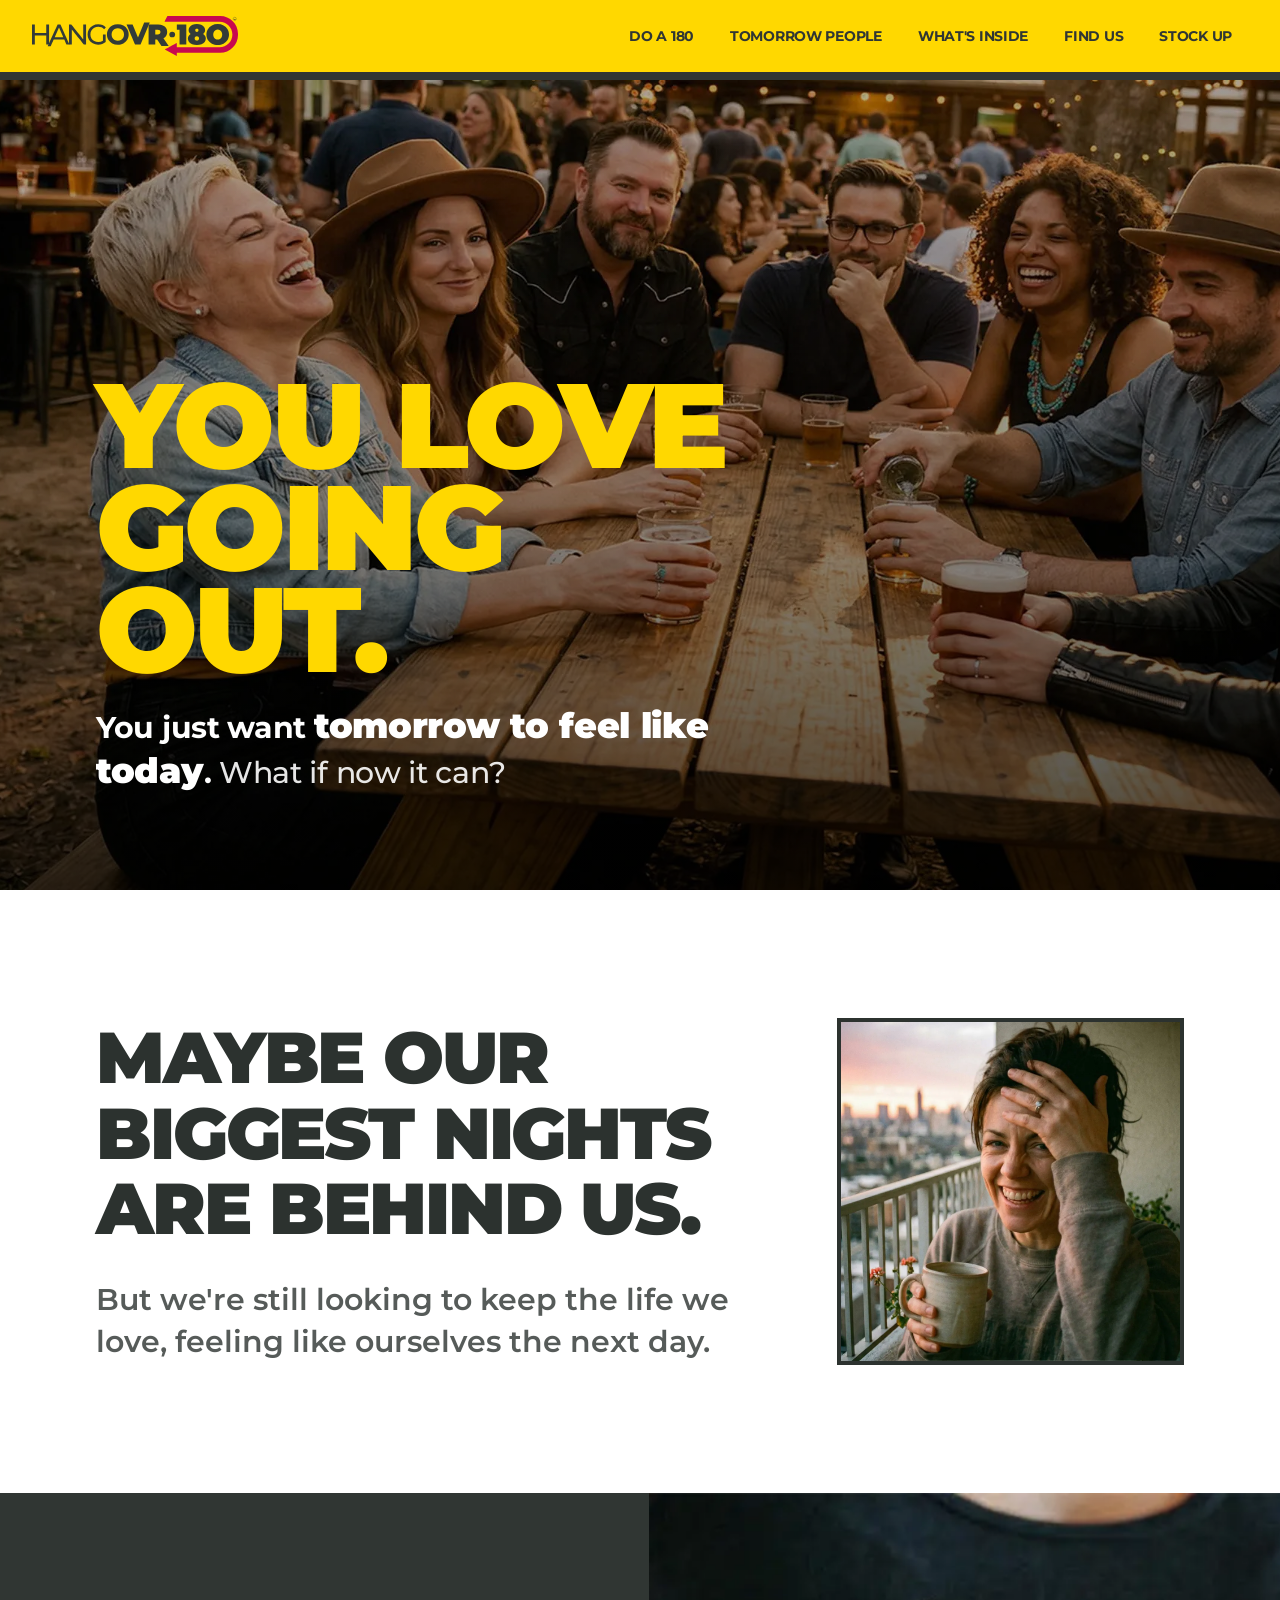
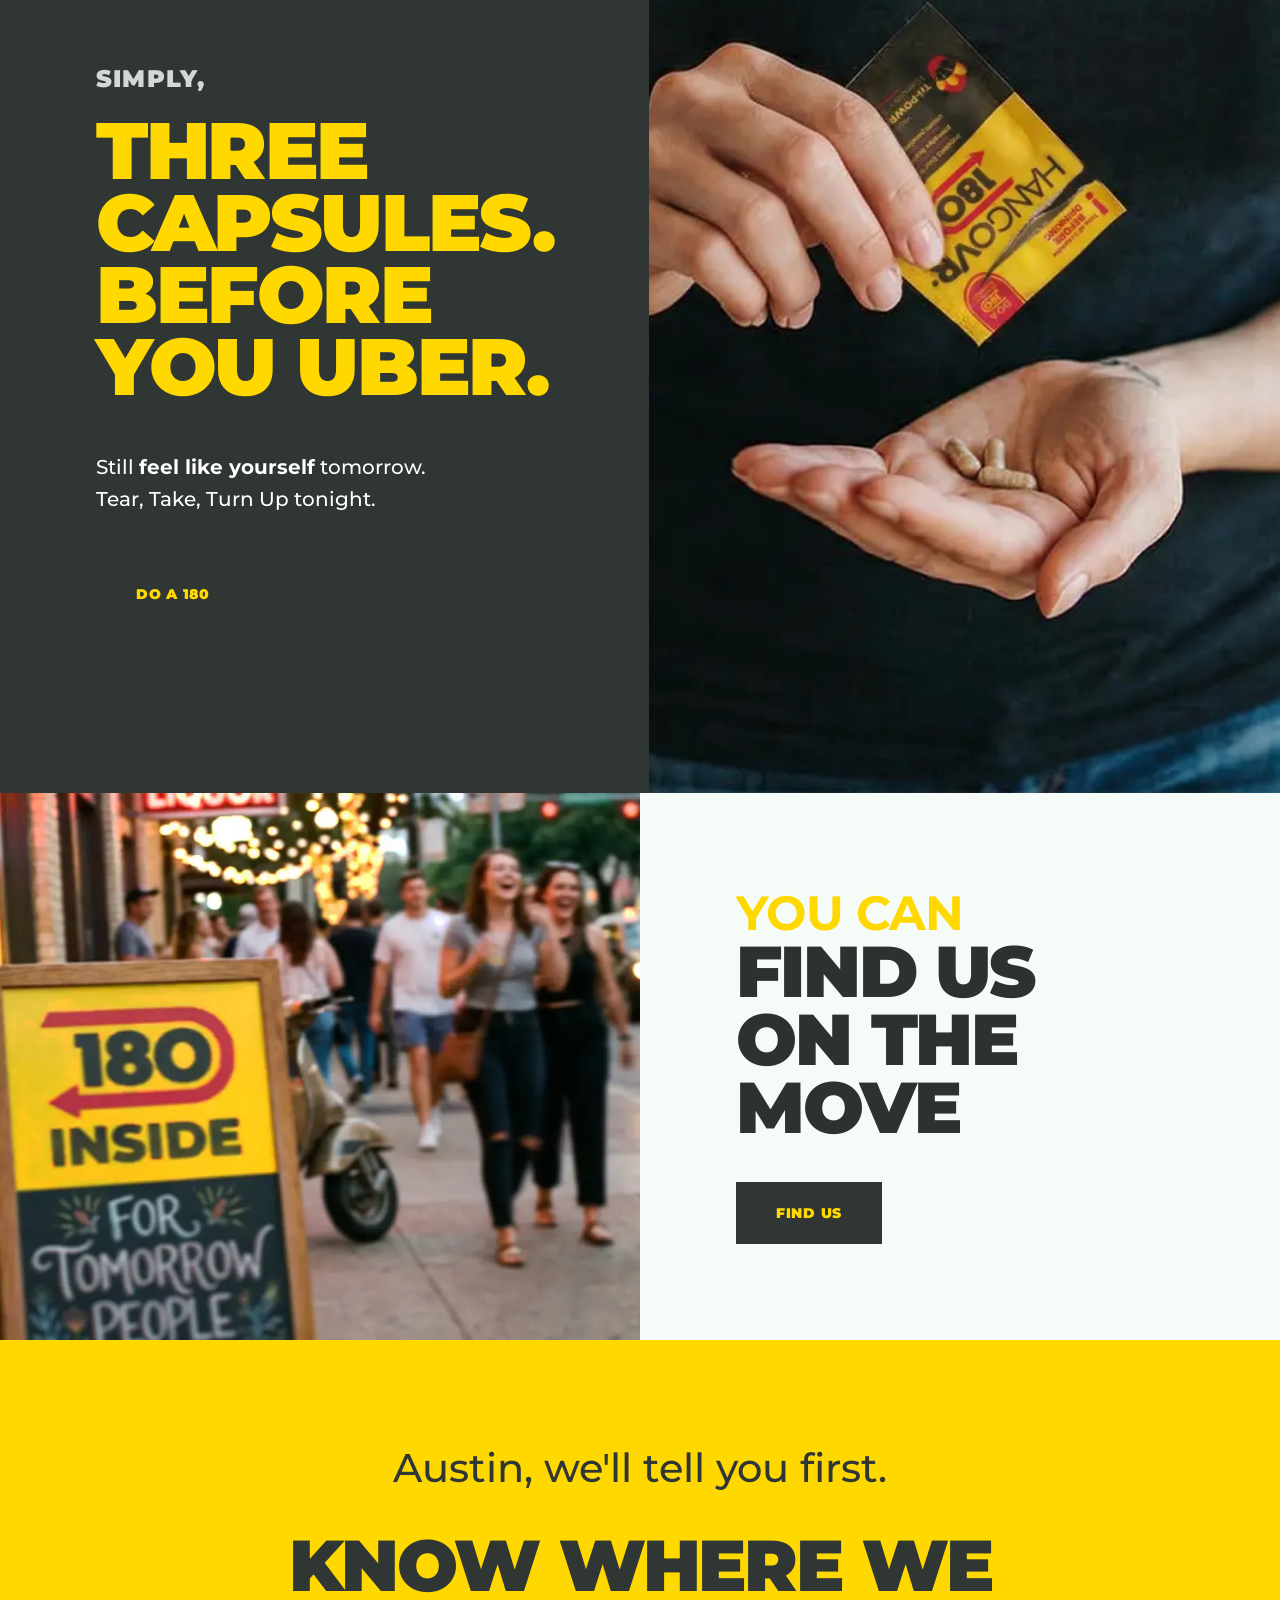
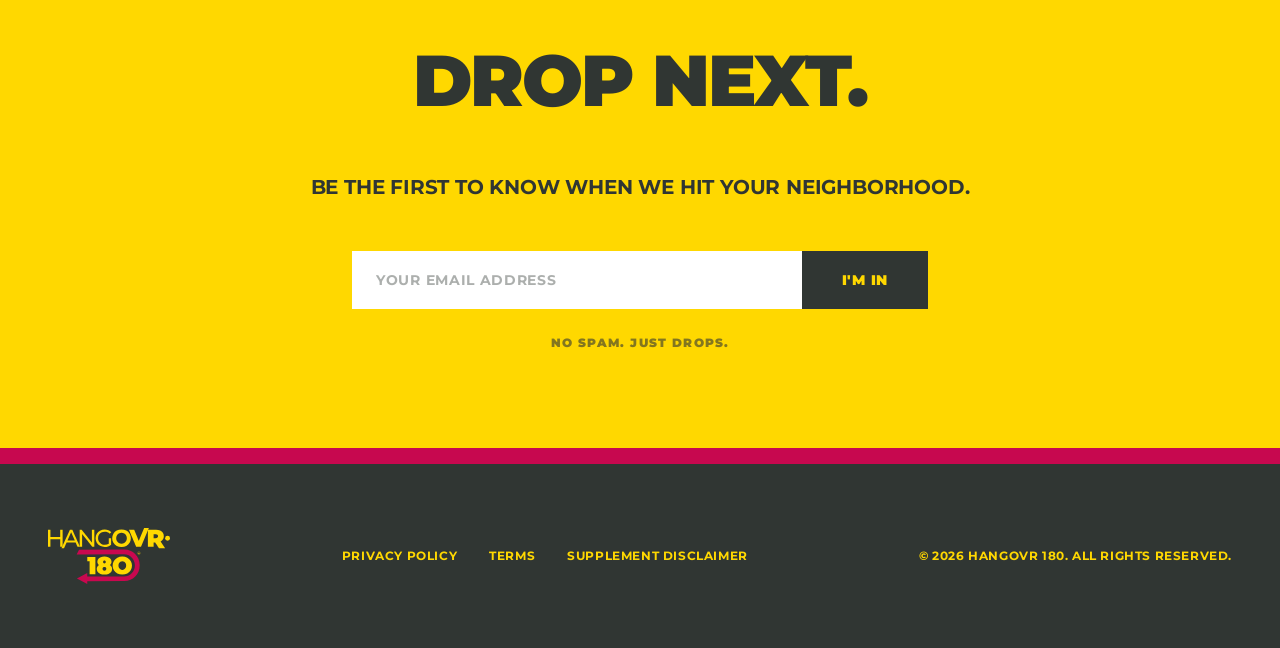
==== index.html @ bd564c83 "Add files via upload" ====
<!DOCTYPE html>
<html lang="en">
<head>
<meta charset="utf-8"/>
<meta name="viewport" content="width=device-width, initial-scale=1.0"/>
<title>HANGOVR 180 | The Feeling</title>
<link href="https://fonts.googleapis.com/css2?family=Montserrat:ital,wght@0,400;0,500;0,700;0,900;1,400;1,700&display=swap" rel="stylesheet"/>
<link href="global.css" rel="stylesheet"/>
<style>
/* Hero */
.hero{position:relative;width:100%;min-height:90vh;background:#000;overflow:hidden;display:flex;align-items:flex-end}
.hero__img{position:absolute;inset:0;width:100%;height:100%;object-fit:cover;opacity:0.7}
.hero__overlay{position:absolute;inset:0;background:linear-gradient(to top,rgba(0,0,0,0.6) 0%,rgba(0,0,0,0.15) 50%,transparent 100%)}
.hero__content{position:relative;z-index:2;padding:3rem;padding-bottom:4rem;max-width:56rem}
.hero__headline{font-size:clamp(4rem,12vw,7.5rem);font-weight:900;text-transform:uppercase;letter-spacing:-0.03em;line-height:0.85;color:#FFD800}
.hero__sub{margin-top:1.5rem;font-size:1.5rem;font-weight:700;color:#fff;letter-spacing:-0.01em;line-height:1.3}
.hero__sub em{font-style:normal;font-weight:900;font-size:1.15em}
.hero__sub-hook{display:block;margin-top:0.5rem;font-weight:500;color:rgba(255,255,255,0.9)}

/* Tension */
.tension{background:#ffffff;padding:8rem 2rem}
.tension__grid{max-width:80rem;margin:0 auto;display:grid;grid-template-columns:1fr;gap:3rem;align-items:center}
.tension__headline{font-size:clamp(2.75rem,6vw,4.5rem);font-weight:900;text-transform:uppercase;letter-spacing:-0.03em;color:#2c322f;margin-bottom:2rem;line-height:1.05}
.tension__body{font-size:clamp(1.125rem,2.5vw,1.875rem);font-weight:600;color:rgba(44,50,47,0.8);max-width:48rem;line-height:1.4}
.tension__img-wrap{display:flex;justify-content:center}
.tension__frame{width:100%;max-width:24rem;aspect-ratio:1;background:#2c322f;padding:4px}
.tension__frame img{width:100%;height:100%;object-fit:cover}

/* Pack/Protocol */
.pack{background:#303633;color:#FFD800;overflow:hidden}
.pack__grid{display:grid;grid-template-columns:1fr;min-height:100vh}
.pack__image{overflow:hidden;order:2;aspect-ratio:4/3}
.pack__image img{width:100%;height:100%;object-fit:cover}
.pack__content{display:flex;flex-direction:column;justify-content:center;padding:3rem;order:1}
.pack__label{font-size:1.5rem;font-style:normal;font-weight:900;text-transform:uppercase;letter-spacing:0.05em;color:rgba(255,255,255,0.8);margin-bottom:1rem}
.pack__headline{font-size:clamp(3rem,8vw,5rem);font-weight:900;text-transform:uppercase;letter-spacing:-0.03em;line-height:0.9;margin-bottom:3rem}
.pack__body{font-size:1.25rem;color:#fff;margin-bottom:3rem;max-width:28rem;font-weight:500}

/* A-Board */
.aboard{background:#f5fbf6;overflow:hidden}
.aboard__grid{display:grid;grid-template-columns:1fr;min-height:60vh}
.aboard__image{height:24rem;overflow:hidden;order:1}
.aboard__image img{width:100%;height:100%;object-fit:cover}
.aboard__content{display:flex;flex-direction:column;justify-content:center;padding:3rem;order:2}
.aboard__headline-light{font-size:clamp(2rem,5vw,3rem);font-weight:700;text-transform:uppercase;letter-spacing:-0.02em;color:#FFD800;line-height:1}
.aboard__headline-heavy{font-size:clamp(2.5rem,7vw,4.5rem);font-weight:900;text-transform:uppercase;letter-spacing:-0.03em;color:#2c322f;line-height:0.95;margin-bottom:2.5rem}
.aboard__cta{margin-top:0}

/* Email */
.email{background:#FFD800;padding:6rem 2rem}
.email__inner{max-width:48rem;margin:0 auto;text-align:center}
.email__pre{font-size:clamp(1.5rem,4vw,2.5rem);font-weight:500;color:#303633;margin-bottom:0.5rem}
.email__headline{font-size:clamp(2.5rem,6vw,4.5rem);font-weight:900;text-transform:uppercase;letter-spacing:-0.03em;color:#303633;margin-bottom:2rem}
.email__body{font-size:clamp(1rem,2vw,1.25rem);font-weight:700;color:#303633;margin-bottom:3rem;text-transform:uppercase;letter-spacing:-0.01em}
.email__form{display:flex;flex-direction:column;gap:0.5rem;max-width:36rem;margin:0 auto 1.5rem}
.email__input{flex-grow:1;background:#fff;border:none;color:#303633;padding:1.25rem 1.5rem;font-weight:700;text-transform:uppercase;letter-spacing:0.05em;font-size:0.875rem}
.email__input::placeholder{color:rgba(48,54,51,0.4)}
.email__input:focus{outline:none;box-shadow:inset 0 -4px 0 #303633}
.email__fine{font-size:0.75rem;font-weight:900;text-transform:uppercase;letter-spacing:0.1em;color:rgba(48,54,51,0.6)}

/* Landscape hero overrides */
@media(orientation:landscape) and (max-height:500px){
  .hero{min-height:50vh}
  .hero__headline{font-size:clamp(2rem,6vw,3.5rem)}
  .hero__sub{font-size:clamp(1rem,2.5vw,1.25rem)}
  .hero__img{object-position:center 30%}
  .hero__content{padding-bottom:2rem}
}

/* Portrait subtext sizing */
@media(max-width:1023px){
  .hero__content{padding-bottom:3rem}
}

@media(min-width:768px){
  .hero__content{padding:6rem}
  .hero__sub{font-size:clamp(1.25rem,3vw,1.875rem)}
  .hero__sub-hook{display:inline;margin-top:0}
  .tension{padding:8rem 6rem}
  .tension__grid{grid-template-columns:2fr 1fr}
  .tension__img-wrap{justify-content:flex-end}
  .tension__frame{max-width:100%}
  .pack__grid{grid-template-columns:1fr 1fr}
  .pack__content{padding:6rem;order:1}
  .pack__image{height:auto;aspect-ratio:auto;order:2}
  .aboard__grid{grid-template-columns:1fr 1fr}
  .aboard__image{height:auto;order:1}
  .aboard__content{padding:6rem;order:2}
  .email__form{flex-direction:row;gap:0}
}
</style>
</head>
<body>

<nav class="nav">
  <a href="index.html" class="nav__logo">
    <img src="images/logo.svg" alt="HANGOVR 180"/>
  </a>
  <div class="nav__links">
    <a href="doa180.html" class="nav__link">DO A 180</a>
    <a href="whos-in.html" class="nav__link">TOMORROW PEOPLE</a>
    <a href="inside.html" class="nav__link">WHAT'S INSIDE</a>
    <a href="find-us.html" class="nav__link">FIND US</a>
    <a href="stock-up.html" class="nav__link">STOCK UP</a>
  </div>
  <button class="nav__mobile-btn" aria-label="Open menu" onclick="document.getElementById('mm').classList.toggle('is-open');var o=document.getElementById('mm').classList.contains('is-open');this.setAttribute('aria-label',o?'Close menu':'Open menu')"><svg width="28" height="28" viewBox="0 0 24 24" fill="none" stroke="currentColor" stroke-width="2.5" stroke-linecap="round"><line x1="3" y1="6" x2="21" y2="6"/><line x1="3" y1="12" x2="21" y2="12"/><line x1="3" y1="18" x2="21" y2="18"/></svg></button>
</nav>
<div id="mm" class="mobile-menu">
  <a href="doa180.html">DO A 180</a>
  <a href="whos-in.html">TOMORROW PEOPLE</a>
  <a href="inside.html">WHAT'S INSIDE</a>
  <a href="find-us.html">FIND US</a>
  <a href="stock-up.html">STOCK UP</a>
</div>

<main>

<section class="hero">
  <picture>
    <source media="(max-width:767px)" srcset="images/hero-home-mobile-portrait.webp"/>
    <source media="(max-width:1023px) and (orientation:landscape)" srcset="images/hero-home-mobile-landscape.webp"/>
    <img src="images/hero-home-desktop.webp" alt="Friends at Austin beer garden at golden hour" class="hero__img"/>
  </picture>
  <div class="hero__overlay"></div>
  <div class="hero__content">
    <h1 class="hero__headline">YOU LOVE<br/>GOING OUT.</h1>
    <p class="hero__sub">You just want <em>tomorrow to feel like today</em>.<span class="hero__sub-hook"> What if now it can?</span></p>
  </div>
</section>

<section class="tension">
  <div class="tension__grid">
    <div>
      <h2 class="tension__headline">Maybe our biggest nights are behind us.</h2>
      <p class="tension__body">But we're still looking to keep the life we love, feeling like ourselves the next day.</p>
    </div>
    <div class="tension__img-wrap">
      <div class="tension__frame">
        <picture>
          <source media="(max-width:1023px)" srcset="images/tension-woman-mobile.webp"/>
          <img src="images/tension-woman-desktop.webp" alt="Woman preparing for the night with HANGOVR 180" loading="lazy"/>
        </picture>
      </div>
    </div>
  </div>
</section>

<section class="pack">
  <div class="pack__grid">
    <div class="pack__content">
      <span class="pack__label">Simply,</span>
      <h2 class="pack__headline">Three capsules.<br/>Before you Uber.</h2>
      <p class="pack__body">Still <strong>feel like yourself</strong> tomorrow.<br/>Tear, Take, Turn Up tonight.</p>
      <div><a href="doa180.html" class="btn-dark">DO A 180</a></div>
    </div>
    <div class="pack__image">
      <picture>
        <source media="(max-width:1023px)" srcset="images/pack-reveal-capsules-mobile.webp"/>
        <img src="images/pack-reveal-capsules-desktop.webp" alt="Close-up of HANGOVR 180 capsules" loading="lazy"/>
      </picture>
    </div>
  </div>
</section>

<section class="aboard">
  <div class="aboard__grid">
    <div class="aboard__image">
      <picture>
        <source media="(max-width:1023px)" srcset="images/aboard-liquorstore-mobile.webp"/>
        <img src="images/aboard-liquorstore-desktop.webp" alt="HANGOVR 180 A-board outside a liquor store" loading="lazy"/>
      </picture>
    </div>
    <div class="aboard__content">
      <span class="aboard__headline-light">YOU CAN</span>
      <h2 class="aboard__headline-heavy">FIND US<br/>ON THE MOVE</h2>
      <div class="aboard__cta"><a href="find-us.html" class="btn-dark">FIND US</a></div>
    </div>
  </div>
</section>

<section class="email">
  <div class="email__inner">
    <p class="email__pre">Austin, we'll tell you first.</p>
    <h2 class="email__headline">Know where we drop next.</h2>
    <p class="email__body">Be the first to know when we hit your neighborhood.</p>
    <form class="email__form" onsubmit="event.preventDefault();">
      <input type="email" class="email__input" placeholder="YOUR EMAIL ADDRESS"/>
      <button type="submit" class="btn-dark">I'm in</button>
    </form>
    <p class="email__fine">No spam. Just drops.</p>
  </div>
</section>
</main>

<footer class="footer">
  <div class="footer__brand"><img src="images/footer-logo.svg" alt="HANGOVR 180" class="footer__logo-img"/></div>
  <div class="footer__links">
    <a href="#">Privacy Policy</a>
    <a href="#">Terms</a>
    <a href="#">Supplement Disclaimer</a>
  </div>
  <div class="footer__copy">&copy; 2026 HANGOVR 180. ALL RIGHTS RESERVED.</div>
</footer>

</body>
</html>
---- global.css ----
/* HANGOVR 180 — Global Styles (v4.1) */
/* Shared across all 6 pages: resets, nav, buttons, footer, mobile menu */

*,*::before,*::after{box-sizing:border-box;margin:0;padding:0}
html{scroll-behavior:smooth}
body{font-family:'Montserrat',sans-serif;background:#f5fbf6;color:#171d1a;-webkit-font-smoothing:antialiased;overflow-x:hidden;line-height:1.6}
img{display:block;max-width:100%;height:auto}
a{text-decoration:none;color:inherit}
button{cursor:pointer;border:none;font-family:'Montserrat',sans-serif}
input{font-family:'Montserrat',sans-serif}

/* Nav */
.nav{position:sticky;top:0;z-index:50;display:flex;justify-content:space-between;align-items:center;width:100%;padding:0 2rem;height:5rem;background:#FFD800;border-bottom:8px solid #303633}
.nav__logo img{height:2.5rem;width:auto}
.nav__links{display:none;align-items:center;gap:0.25rem}
.nav__link{color:#303633;font-weight:700;padding:0.5rem 1rem;font-size:0.875rem;text-transform:uppercase;letter-spacing:-0.02em}
.nav__link:hover{background:#C7084F;color:#fff}
.nav__link--active{background:#303633;color:#FFD800;font-weight:900}
.nav__link--active:hover{background:#303633;color:#FFD800}
.nav__mobile-btn{display:flex;align-items:center;background:transparent;color:#303633;padding:0.5rem;margin-left:auto}
.nav__mobile-btn svg{display:block}

/* Mobile Menu */
.mobile-menu{display:none;position:fixed;top:calc(5rem + 8px);left:0;right:0;bottom:0;background:#303633;z-index:49;flex-direction:column;padding:2rem;gap:0}
.mobile-menu.is-open{display:flex}
.mobile-menu a{color:#FFD800;font-weight:900;font-size:1.5rem;text-transform:uppercase;letter-spacing:-0.02em;padding:1rem 0;border-bottom:4px solid rgba(255,216,0,0.2)}
.mobile-menu a:last-child{border-bottom:none}

/* Buttons */
.btn-primary{background:#C7084F;color:#fff;padding:1.5rem 3rem;font-size:1.25rem;font-weight:900;text-transform:uppercase;letter-spacing:0.05em;border-radius:0;display:inline-block;text-align:center}
.btn-primary:hover{background:#FFD800;color:#2c322f}
.btn-primary--light:hover{background:#303633;color:#FFD800}
.btn-secondary{background:#FFD800;color:#303633;padding:1.5rem 3rem;font-size:1.25rem;font-weight:900;text-transform:uppercase;letter-spacing:0.05em;border-radius:0;display:inline-block;text-align:center}
.btn-secondary:hover{background:#C7084F;color:#fff}
.btn-dark{background:#303633;color:#FFD800;padding:1.25rem 2.5rem;font-size:0.875rem;font-weight:900;text-transform:uppercase;letter-spacing:0.05em;border-radius:0;display:inline-block;text-align:center;white-space:nowrap;border:none;cursor:pointer;font-family:'Montserrat',sans-serif}
.btn-dark:hover{background:#C7084F;color:#fff}

/* Footer */
.footer{background:#303633;border-top:16px solid #C7084F;padding:3rem 1.5rem;display:flex;flex-direction:column;align-items:center;gap:2rem}
.footer__brand{display:flex;align-items:center}
.footer__logo-img{height:3.5rem;width:auto}
.footer__links{display:flex;flex-wrap:wrap;justify-content:center;gap:2rem}
.footer__links a{font-size:0.875rem;font-weight:700;text-transform:uppercase;letter-spacing:0.05em;color:#FFD800}
.footer__links a:hover{text-decoration:underline;text-decoration-thickness:4px}
.footer__copy{font-size:0.75rem;font-weight:700;text-transform:uppercase;letter-spacing:0.05em;color:#FFD800}

/* Nav breakpoint: 1024px (keeps hamburger on landscape phones) */
@media(min-width:1024px){
  .nav__links{display:flex}
  .nav__mobile-btn{display:none}
}

/* Footer breakpoint: 768px (row layout works fine at landscape phone widths) */
@media(min-width:768px){
  .footer{flex-direction:row;justify-content:space-between;align-items:center;padding:4rem 3rem}
  .footer__links a{font-size:0.75rem}
}
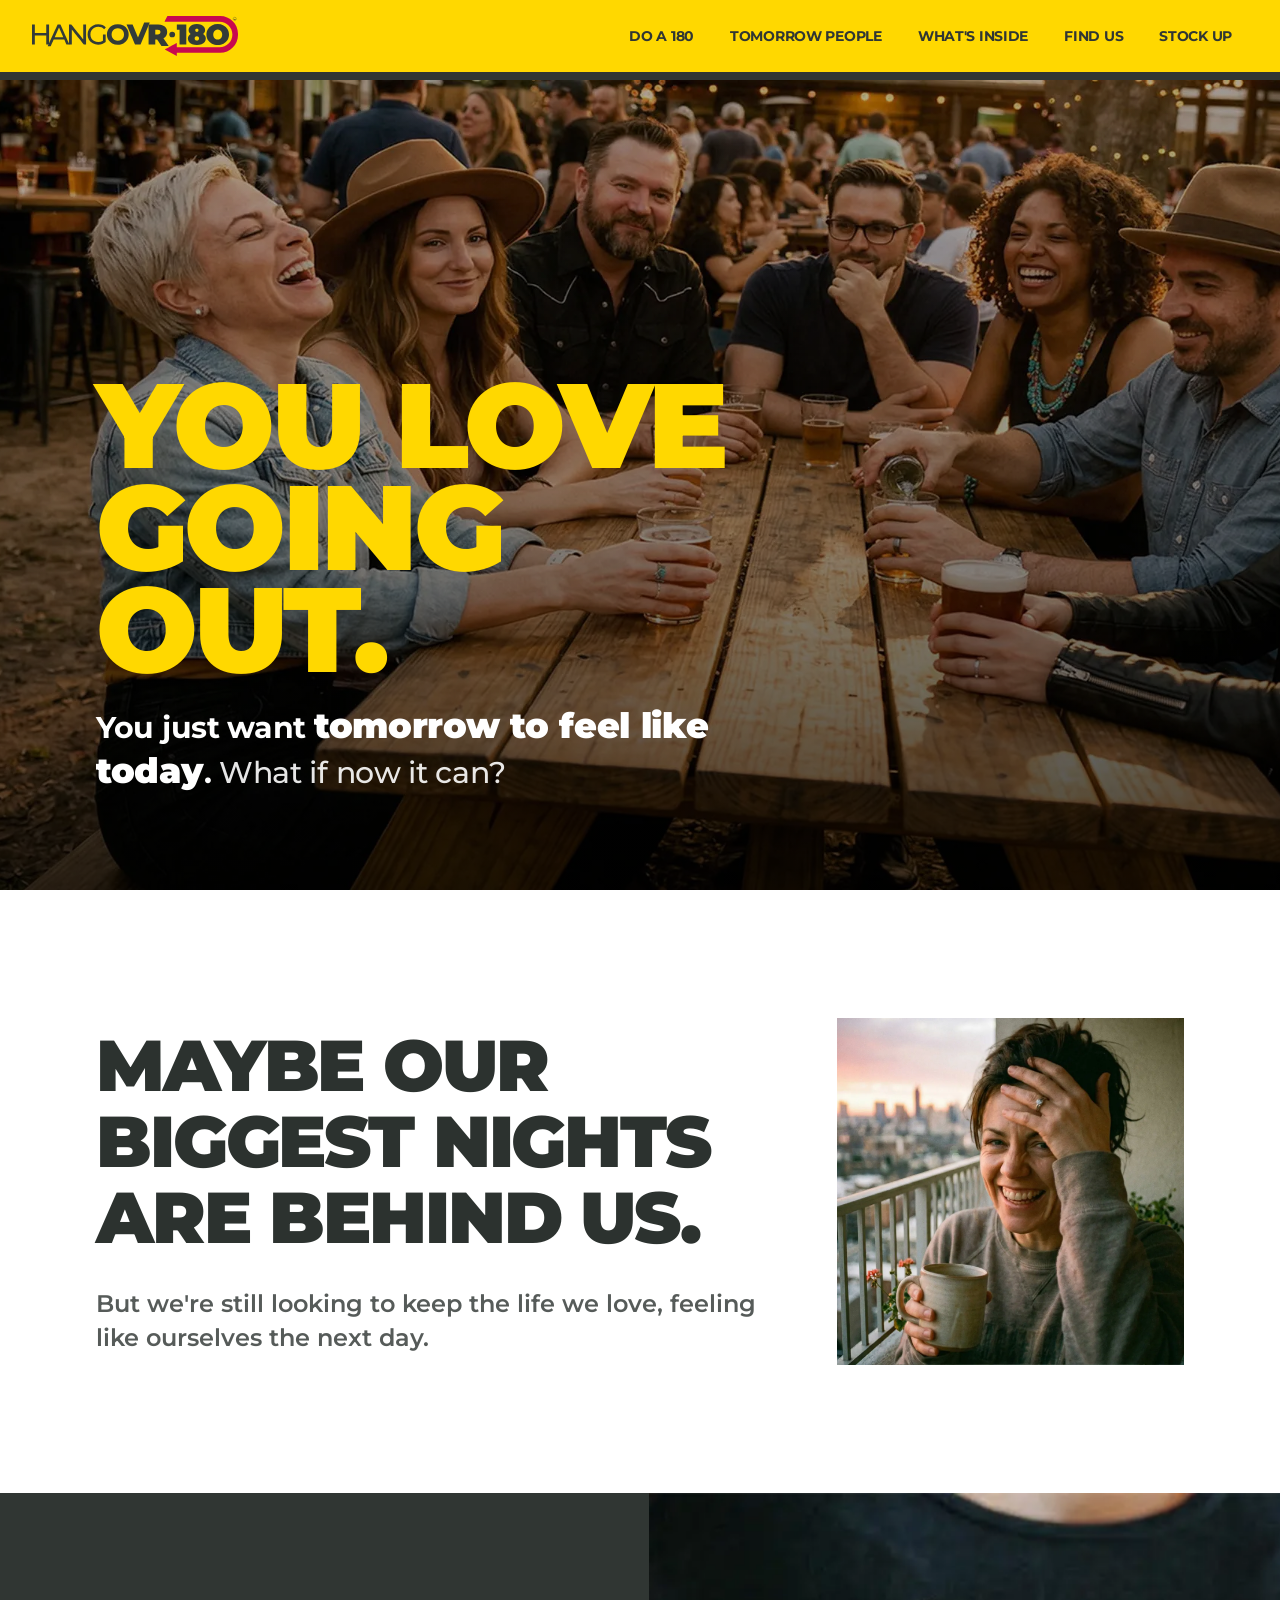
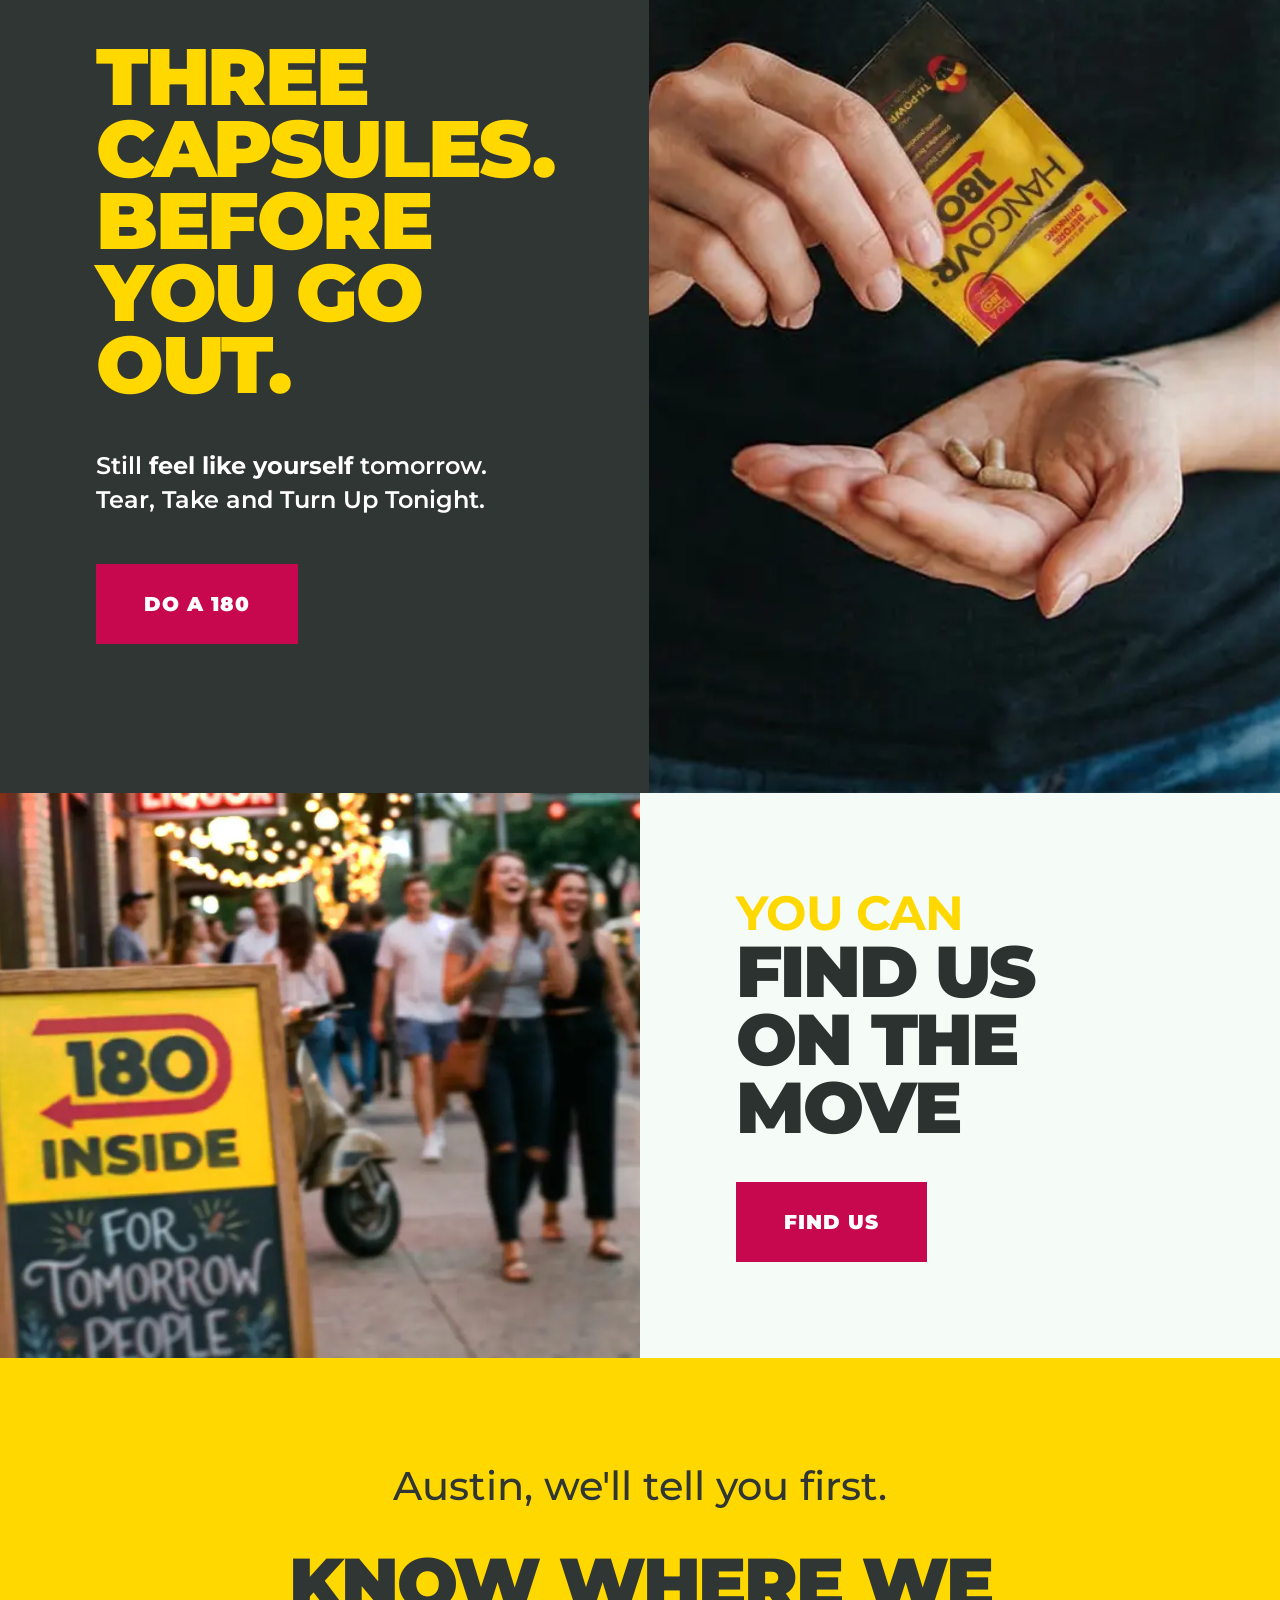
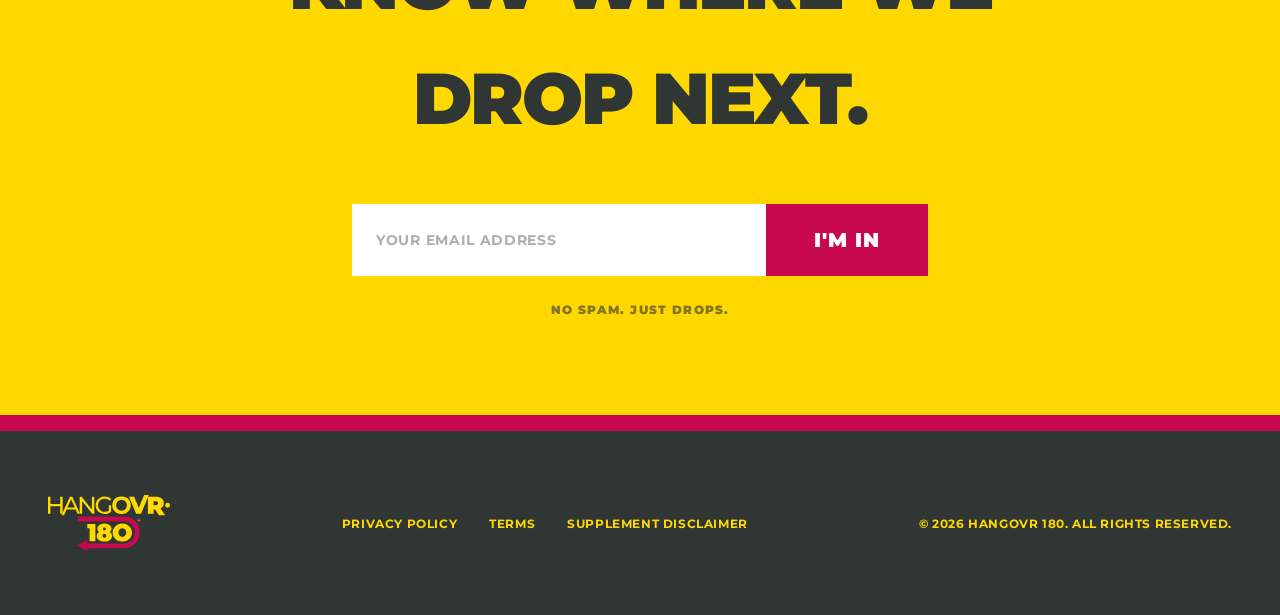
==== commit 62c3a010: "Add files via upload" ====
--- a/index.html
+++ b/index.html
@@ -7,36 +7,31 @@
 <link href="https://fonts.googleapis.com/css2?family=Montserrat:ital,wght@0,400;0,500;0,700;0,900;1,400;1,700&display=swap" rel="stylesheet"/>
 <link href="global.css" rel="stylesheet"/>
 <style>
-/* Hero */
 .hero{position:relative;width:100%;min-height:90vh;background:#000;overflow:hidden;display:flex;align-items:flex-end}
 .hero__img{position:absolute;inset:0;width:100%;height:100%;object-fit:cover;opacity:0.7}
 .hero__overlay{position:absolute;inset:0;background:linear-gradient(to top,rgba(0,0,0,0.6) 0%,rgba(0,0,0,0.15) 50%,transparent 100%)}
 .hero__content{position:relative;z-index:2;padding:3rem;padding-bottom:4rem;max-width:56rem}
-.hero__headline{font-size:clamp(4rem,12vw,7.5rem);font-weight:900;text-transform:uppercase;letter-spacing:-0.03em;line-height:0.85;color:#FFD800}
-.hero__sub{margin-top:1.5rem;font-size:1.5rem;font-weight:700;color:#fff;letter-spacing:-0.01em;line-height:1.3}
+.hero__headline{font-size:clamp(3.5rem,10vw,7.5rem);font-weight:900;text-transform:uppercase;letter-spacing:-0.03em;line-height:0.85;color:#FFD800}
+.hero__sub{margin-top:1.5rem;font-size:clamp(1.375rem,3vw,1.875rem);font-weight:700;color:#fff;letter-spacing:-0.01em;line-height:1.3}
 .hero__sub em{font-style:normal;font-weight:900;font-size:1.15em}
 .hero__sub-hook{display:block;margin-top:0.5rem;font-weight:500;color:rgba(255,255,255,0.9)}
 
-/* Tension */
 .tension{background:#ffffff;padding:8rem 2rem}
 .tension__grid{max-width:80rem;margin:0 auto;display:grid;grid-template-columns:1fr;gap:3rem;align-items:center}
-.tension__headline{font-size:clamp(2.75rem,6vw,4.5rem);font-weight:900;text-transform:uppercase;letter-spacing:-0.03em;color:#2c322f;margin-bottom:2rem;line-height:1.05}
-.tension__body{font-size:clamp(1.125rem,2.5vw,1.875rem);font-weight:600;color:rgba(44,50,47,0.8);max-width:48rem;line-height:1.4}
+.tension__headline{font-size:clamp(2.5rem,6vw,4.5rem);font-weight:900;text-transform:uppercase;letter-spacing:-0.03em;color:#2c322f;margin-bottom:2rem;line-height:1.05}
+.tension__body{font-size:clamp(1.25rem,2.5vw,1.5rem);font-weight:600;color:rgba(44,50,47,0.8);max-width:48rem;line-height:1.4}
 .tension__img-wrap{display:flex;justify-content:center}
-.tension__frame{width:100%;max-width:24rem;aspect-ratio:1;background:#2c322f;padding:4px}
+.tension__frame{width:100%;max-width:24rem;aspect-ratio:1;overflow:hidden}
 .tension__frame img{width:100%;height:100%;object-fit:cover}
 
-/* Pack/Protocol */
 .pack{background:#303633;color:#FFD800;overflow:hidden}
 .pack__grid{display:grid;grid-template-columns:1fr;min-height:100vh}
 .pack__image{overflow:hidden;order:2;aspect-ratio:4/3}
 .pack__image img{width:100%;height:100%;object-fit:cover}
 .pack__content{display:flex;flex-direction:column;justify-content:center;padding:3rem;order:1}
-.pack__label{font-size:1.5rem;font-style:normal;font-weight:900;text-transform:uppercase;letter-spacing:0.05em;color:rgba(255,255,255,0.8);margin-bottom:1rem}
 .pack__headline{font-size:clamp(3rem,8vw,5rem);font-weight:900;text-transform:uppercase;letter-spacing:-0.03em;line-height:0.9;margin-bottom:3rem}
-.pack__body{font-size:1.25rem;color:#fff;margin-bottom:3rem;max-width:28rem;font-weight:500}
+.pack__body{font-size:clamp(1.25rem,2.5vw,1.5rem);color:#fff;margin-bottom:3rem;max-width:28rem;font-weight:600;line-height:1.4}
 
-/* A-Board */
 .aboard{background:#f5fbf6;overflow:hidden}
 .aboard__grid{display:grid;grid-template-columns:1fr;min-height:60vh}
 .aboard__image{height:24rem;overflow:hidden;order:1}
@@ -46,19 +41,16 @@
 .aboard__headline-heavy{font-size:clamp(2.5rem,7vw,4.5rem);font-weight:900;text-transform:uppercase;letter-spacing:-0.03em;color:#2c322f;line-height:0.95;margin-bottom:2.5rem}
 .aboard__cta{margin-top:0}
 
-/* Email */
 .email{background:#FFD800;padding:6rem 2rem}
 .email__inner{max-width:48rem;margin:0 auto;text-align:center}
 .email__pre{font-size:clamp(1.5rem,4vw,2.5rem);font-weight:500;color:#303633;margin-bottom:0.5rem}
-.email__headline{font-size:clamp(2.5rem,6vw,4.5rem);font-weight:900;text-transform:uppercase;letter-spacing:-0.03em;color:#303633;margin-bottom:2rem}
-.email__body{font-size:clamp(1rem,2vw,1.25rem);font-weight:700;color:#303633;margin-bottom:3rem;text-transform:uppercase;letter-spacing:-0.01em}
+.email__headline{font-size:clamp(2.5rem,6vw,4.5rem);font-weight:900;text-transform:uppercase;letter-spacing:-0.03em;color:#303633;margin-bottom:3rem}
 .email__form{display:flex;flex-direction:column;gap:0.5rem;max-width:36rem;margin:0 auto 1.5rem}
 .email__input{flex-grow:1;background:#fff;border:none;color:#303633;padding:1.25rem 1.5rem;font-weight:700;text-transform:uppercase;letter-spacing:0.05em;font-size:0.875rem}
 .email__input::placeholder{color:rgba(48,54,51,0.4)}
 .email__input:focus{outline:none;box-shadow:inset 0 -4px 0 #303633}
 .email__fine{font-size:0.75rem;font-weight:900;text-transform:uppercase;letter-spacing:0.1em;color:rgba(48,54,51,0.6)}
 
-/* Landscape hero overrides */
 @media(orientation:landscape) and (max-height:500px){
   .hero{min-height:50vh}
   .hero__headline{font-size:clamp(2rem,6vw,3.5rem)}
@@ -66,55 +58,54 @@
   .hero__img{object-position:center 30%}
   .hero__content{padding-bottom:2rem}
 }
-
-/* Portrait subtext sizing */
 @media(max-width:1023px){
   .hero__content{padding-bottom:3rem}
 }
-
 @media(min-width:768px){
-  .hero__content{padding:6rem}
-  .hero__sub{font-size:clamp(1.25rem,3vw,1.875rem)}
-  .hero__sub-hook{display:inline;margin-top:0}
-  .tension{padding:8rem 6rem}
   .tension__grid{grid-template-columns:2fr 1fr}
   .tension__img-wrap{justify-content:flex-end}
   .tension__frame{max-width:100%}
   .pack__grid{grid-template-columns:1fr 1fr}
-  .pack__content{padding:6rem;order:1}
+  .pack__content{order:1}
   .pack__image{height:auto;aspect-ratio:auto;order:2}
   .aboard__grid{grid-template-columns:1fr 1fr}
   .aboard__image{height:auto;order:1}
-  .aboard__content{padding:6rem;order:2}
+  .aboard__content{order:2}
   .email__form{flex-direction:row;gap:0}
+}
+@media(min-width:1024px){
+  .hero__content{padding:6rem}
+  .hero__sub{font-size:clamp(1.375rem,3vw,1.875rem)}
+  .hero__sub-hook{display:inline;margin-top:0}
+  .tension{padding:8rem 6rem}
+  .pack__content{padding:6rem}
+  .aboard__content{padding:6rem}
 }
 </style>
 </head>
 <body>
 
 <nav class="nav">
-  <a href="index.html" class="nav__logo">
-    <img src="images/logo.svg" alt="HANGOVR 180"/>
-  </a>
+  <a href="index.html" class="nav__logo"><img src="images/logo.svg" alt="HANGOVR 180"/></a>
   <div class="nav__links">
-    <a href="doa180.html" class="nav__link">DO A 180</a>
-    <a href="whos-in.html" class="nav__link">TOMORROW PEOPLE</a>
-    <a href="inside.html" class="nav__link">WHAT'S INSIDE</a>
-    <a href="find-us.html" class="nav__link">FIND US</a>
-    <a href="stock-up.html" class="nav__link">STOCK UP</a>
+    <a href="doa180.html" class="nav__link">DO A 180<span class="nav__clarifier">How does it work?</span></a>
+    <a href="whos-in.html" class="nav__link">TOMORROW PEOPLE<span class="nav__clarifier">Who is it for?</span></a>
+    <a href="inside.html" class="nav__link">WHAT'S INSIDE<span class="nav__clarifier">Ingredients</span></a>
+    <a href="find-us.html" class="nav__link">FIND US<span class="nav__clarifier">Store finder</span></a>
+    <a href="stock-up.html" class="nav__link">STOCK UP<span class="nav__clarifier">Check out the shop</span></a>
   </div>
   <button class="nav__mobile-btn" aria-label="Open menu" onclick="document.getElementById('mm').classList.toggle('is-open');var o=document.getElementById('mm').classList.contains('is-open');this.setAttribute('aria-label',o?'Close menu':'Open menu')"><svg width="28" height="28" viewBox="0 0 24 24" fill="none" stroke="currentColor" stroke-width="2.5" stroke-linecap="round"><line x1="3" y1="6" x2="21" y2="6"/><line x1="3" y1="12" x2="21" y2="12"/><line x1="3" y1="18" x2="21" y2="18"/></svg></button>
 </nav>
 <div id="mm" class="mobile-menu">
-  <a href="doa180.html">DO A 180</a>
-  <a href="whos-in.html">TOMORROW PEOPLE</a>
-  <a href="inside.html">WHAT'S INSIDE</a>
-  <a href="find-us.html">FIND US</a>
-  <a href="stock-up.html">STOCK UP</a>
+  <a href="index.html">HOME</a><span class="mobile-menu__sub"></span>
+  <a href="doa180.html">DO A 180</a><span class="mobile-menu__sub">How does it work?</span>
+  <a href="whos-in.html">TOMORROW PEOPLE</a><span class="mobile-menu__sub">Who is it for?</span>
+  <a href="inside.html">WHAT'S INSIDE</a><span class="mobile-menu__sub">Ingredients</span>
+  <a href="find-us.html">FIND US</a><span class="mobile-menu__sub">Store finder</span>
+  <a href="stock-up.html">STOCK UP</a><span class="mobile-menu__sub">Check out the shop</span>
 </div>
 
 <main>
-
 <section class="hero">
   <picture>
     <source media="(max-width:767px)" srcset="images/hero-home-mobile-portrait.webp"/>
@@ -148,10 +139,9 @@
 <section class="pack">
   <div class="pack__grid">
     <div class="pack__content">
-      <span class="pack__label">Simply,</span>
-      <h2 class="pack__headline">Three capsules.<br/>Before you Uber.</h2>
-      <p class="pack__body">Still <strong>feel like yourself</strong> tomorrow.<br/>Tear, Take, Turn Up tonight.</p>
-      <div><a href="doa180.html" class="btn-dark">DO A 180</a></div>
+      <h2 class="pack__headline">Three capsules.<br/>Before you go out.</h2>
+      <p class="pack__body">Still <strong>feel like yourself</strong> tomorrow.<br/>Tear, Take and Turn Up Tonight.</p>
+      <div><a href="doa180.html" class="btn-cta-dark">DO A 180</a></div>
     </div>
     <div class="pack__image">
       <picture>
@@ -173,7 +163,7 @@
     <div class="aboard__content">
       <span class="aboard__headline-light">YOU CAN</span>
       <h2 class="aboard__headline-heavy">FIND US<br/>ON THE MOVE</h2>
-      <div class="aboard__cta"><a href="find-us.html" class="btn-dark">FIND US</a></div>
+      <div class="aboard__cta"><a href="find-us.html" class="btn-cta-light">FIND US</a></div>
     </div>
   </div>
 </section>
@@ -182,10 +172,9 @@
   <div class="email__inner">
     <p class="email__pre">Austin, we'll tell you first.</p>
     <h2 class="email__headline">Know where we drop next.</h2>
-    <p class="email__body">Be the first to know when we hit your neighborhood.</p>
     <form class="email__form" onsubmit="event.preventDefault();">
       <input type="email" class="email__input" placeholder="YOUR EMAIL ADDRESS"/>
-      <button type="submit" class="btn-dark">I'm in</button>
+      <button type="submit" class="btn-cta-light">I'm in</button>
     </form>
     <p class="email__fine">No spam. Just drops.</p>
   </div>
@@ -194,13 +183,8 @@
 
 <footer class="footer">
   <div class="footer__brand"><img src="images/footer-logo.svg" alt="HANGOVR 180" class="footer__logo-img"/></div>
-  <div class="footer__links">
-    <a href="#">Privacy Policy</a>
-    <a href="#">Terms</a>
-    <a href="#">Supplement Disclaimer</a>
-  </div>
+  <div class="footer__links"><a href="#">Privacy Policy</a><a href="#">Terms</a><a href="#">Supplement Disclaimer</a></div>
   <div class="footer__copy">&copy; 2026 HANGOVR 180. ALL RIGHTS RESERVED.</div>
 </footer>
-
 </body>
 </html>
--- a/global.css
+++ b/global.css
@@ -1,5 +1,4 @@
-/* HANGOVR 180 — Global Styles (v4.1) */
-/* Shared across all 6 pages: resets, nav, buttons, footer, mobile menu */
+/* HANGOVR 180 — Global Styles (v4.3) */
 
 *,*::before,*::after{box-sizing:border-box;margin:0;padding:0}
 html{scroll-behavior:smooth}
@@ -13,27 +12,34 @@
 .nav{position:sticky;top:0;z-index:50;display:flex;justify-content:space-between;align-items:center;width:100%;padding:0 2rem;height:5rem;background:#FFD800;border-bottom:8px solid #303633}
 .nav__logo img{height:2.5rem;width:auto}
 .nav__links{display:none;align-items:center;gap:0.25rem}
-.nav__link{color:#303633;font-weight:700;padding:0.5rem 1rem;font-size:0.875rem;text-transform:uppercase;letter-spacing:-0.02em}
+.nav__link{position:relative;color:#303633;font-weight:700;padding:0.5rem 1rem;font-size:0.875rem;text-transform:uppercase;letter-spacing:-0.02em}
 .nav__link:hover{background:#C7084F;color:#fff}
 .nav__link--active{background:#303633;color:#FFD800;font-weight:900}
 .nav__link--active:hover{background:#303633;color:#FFD800}
 .nav__mobile-btn{display:flex;align-items:center;background:transparent;color:#303633;padding:0.5rem;margin-left:auto}
 .nav__mobile-btn svg{display:block}
 
+/* Nav clarifier tooltips (desktop only) */
+.nav__clarifier{display:none}
+
 /* Mobile Menu */
-.mobile-menu{display:none;position:fixed;top:calc(5rem + 8px);left:0;right:0;bottom:0;background:#303633;z-index:49;flex-direction:column;padding:2rem;gap:0}
+.mobile-menu{display:none;position:fixed;top:calc(5rem + 8px);left:0;right:0;bottom:0;background:#303633;z-index:49;flex-direction:column;padding:2rem;gap:0;overflow-y:auto}
 .mobile-menu.is-open{display:flex}
-.mobile-menu a{color:#FFD800;font-weight:900;font-size:1.5rem;text-transform:uppercase;letter-spacing:-0.02em;padding:1rem 0;border-bottom:4px solid rgba(255,216,0,0.2)}
-.mobile-menu a:last-child{border-bottom:none}
+.mobile-menu a{color:#FFD800;font-weight:900;font-size:1.5rem;text-transform:uppercase;letter-spacing:-0.02em;padding:1rem 0 0.25rem;border-bottom:none}
+.mobile-menu__sub{display:block;font-size:0.75rem;font-weight:500;color:rgba(255,216,0,0.6);text-transform:none;letter-spacing:0;padding-bottom:1rem;border-bottom:4px solid rgba(255,216,0,0.2)}
+.mobile-menu a:last-of-type + .mobile-menu__sub{border-bottom:none}
 
-/* Buttons */
-.btn-primary{background:#C7084F;color:#fff;padding:1.5rem 3rem;font-size:1.25rem;font-weight:900;text-transform:uppercase;letter-spacing:0.05em;border-radius:0;display:inline-block;text-align:center}
-.btn-primary:hover{background:#FFD800;color:#2c322f}
-.btn-primary--light:hover{background:#303633;color:#FFD800}
-.btn-secondary{background:#FFD800;color:#303633;padding:1.5rem 3rem;font-size:1.25rem;font-weight:900;text-transform:uppercase;letter-spacing:0.05em;border-radius:0;display:inline-block;text-align:center}
-.btn-secondary:hover{background:#C7084F;color:#fff}
-.btn-dark{background:#303633;color:#FFD800;padding:1.25rem 2.5rem;font-size:0.875rem;font-weight:900;text-transform:uppercase;letter-spacing:0.05em;border-radius:0;display:inline-block;text-align:center;white-space:nowrap;border:none;cursor:pointer;font-family:'Montserrat',sans-serif}
-.btn-dark:hover{background:#C7084F;color:#fff}
+/* Buttons — CTA on LIGHT backgrounds */
+.btn-cta-light{background:#C7084F;color:#fff;padding:1.5rem 3rem;font-size:1.25rem;font-weight:900;text-transform:uppercase;letter-spacing:0.05em;border-radius:0;display:inline-block;text-align:center;white-space:nowrap;border:none;cursor:pointer;font-family:'Montserrat',sans-serif}
+.btn-cta-light:hover{background:#303633;color:#FFD800}
+
+/* Buttons — CTA on DARK backgrounds */
+.btn-cta-dark{background:#C7084F;color:#fff;padding:1.5rem 3rem;font-size:1.25rem;font-weight:900;text-transform:uppercase;letter-spacing:0.05em;border-radius:0;display:inline-block;text-align:center;white-space:nowrap;border:none;cursor:pointer;font-family:'Montserrat',sans-serif}
+.btn-cta-dark:hover{background:#FFD800;color:#303633}
+
+/* Card buttons (full-width, on light backgrounds) */
+.card__btn{background:#C7084F;color:#fff;width:100%;padding:1.25rem;font-size:1rem;font-weight:900;text-transform:uppercase;letter-spacing:0.05em;border:none;cursor:pointer;font-family:'Montserrat',sans-serif;text-align:center;min-height:48px}
+.card__btn:hover{background:#303633;color:#FFD800}
 
 /* Footer */
 .footer{background:#303633;border-top:16px solid #C7084F;padding:3rem 1.5rem;display:flex;flex-direction:column;align-items:center;gap:2rem}
@@ -44,14 +50,16 @@
 .footer__links a:hover{text-decoration:underline;text-decoration-thickness:4px}
 .footer__copy{font-size:0.75rem;font-weight:700;text-transform:uppercase;letter-spacing:0.05em;color:#FFD800}
 
-/* Nav breakpoint: 1024px (keeps hamburger on landscape phones) */
+/* Nav + Footer → 1024px */
 @media(min-width:1024px){
   .nav__links{display:flex}
   .nav__mobile-btn{display:none}
-}
-
-/* Footer breakpoint: 768px (row layout works fine at landscape phone widths) */
-@media(min-width:768px){
   .footer{flex-direction:row;justify-content:space-between;align-items:center;padding:4rem 3rem}
   .footer__links a{font-size:0.75rem}
+
+  /* Nav clarifier tooltips */
+  .nav__link{overflow:visible}
+  .nav__clarifier{display:none;position:absolute;top:100%;left:50%;transform:translateX(-50%);white-space:nowrap;font-size:0.6875rem;font-weight:500;text-transform:none;letter-spacing:0;color:#303633;background:#FFD800;padding:0.25rem 0.5rem;z-index:10;margin-top:0.125rem}
+  .nav__link:hover .nav__clarifier{display:block}
+  .nav__link--active .nav__clarifier{color:#FFD800;background:#303633}
 }
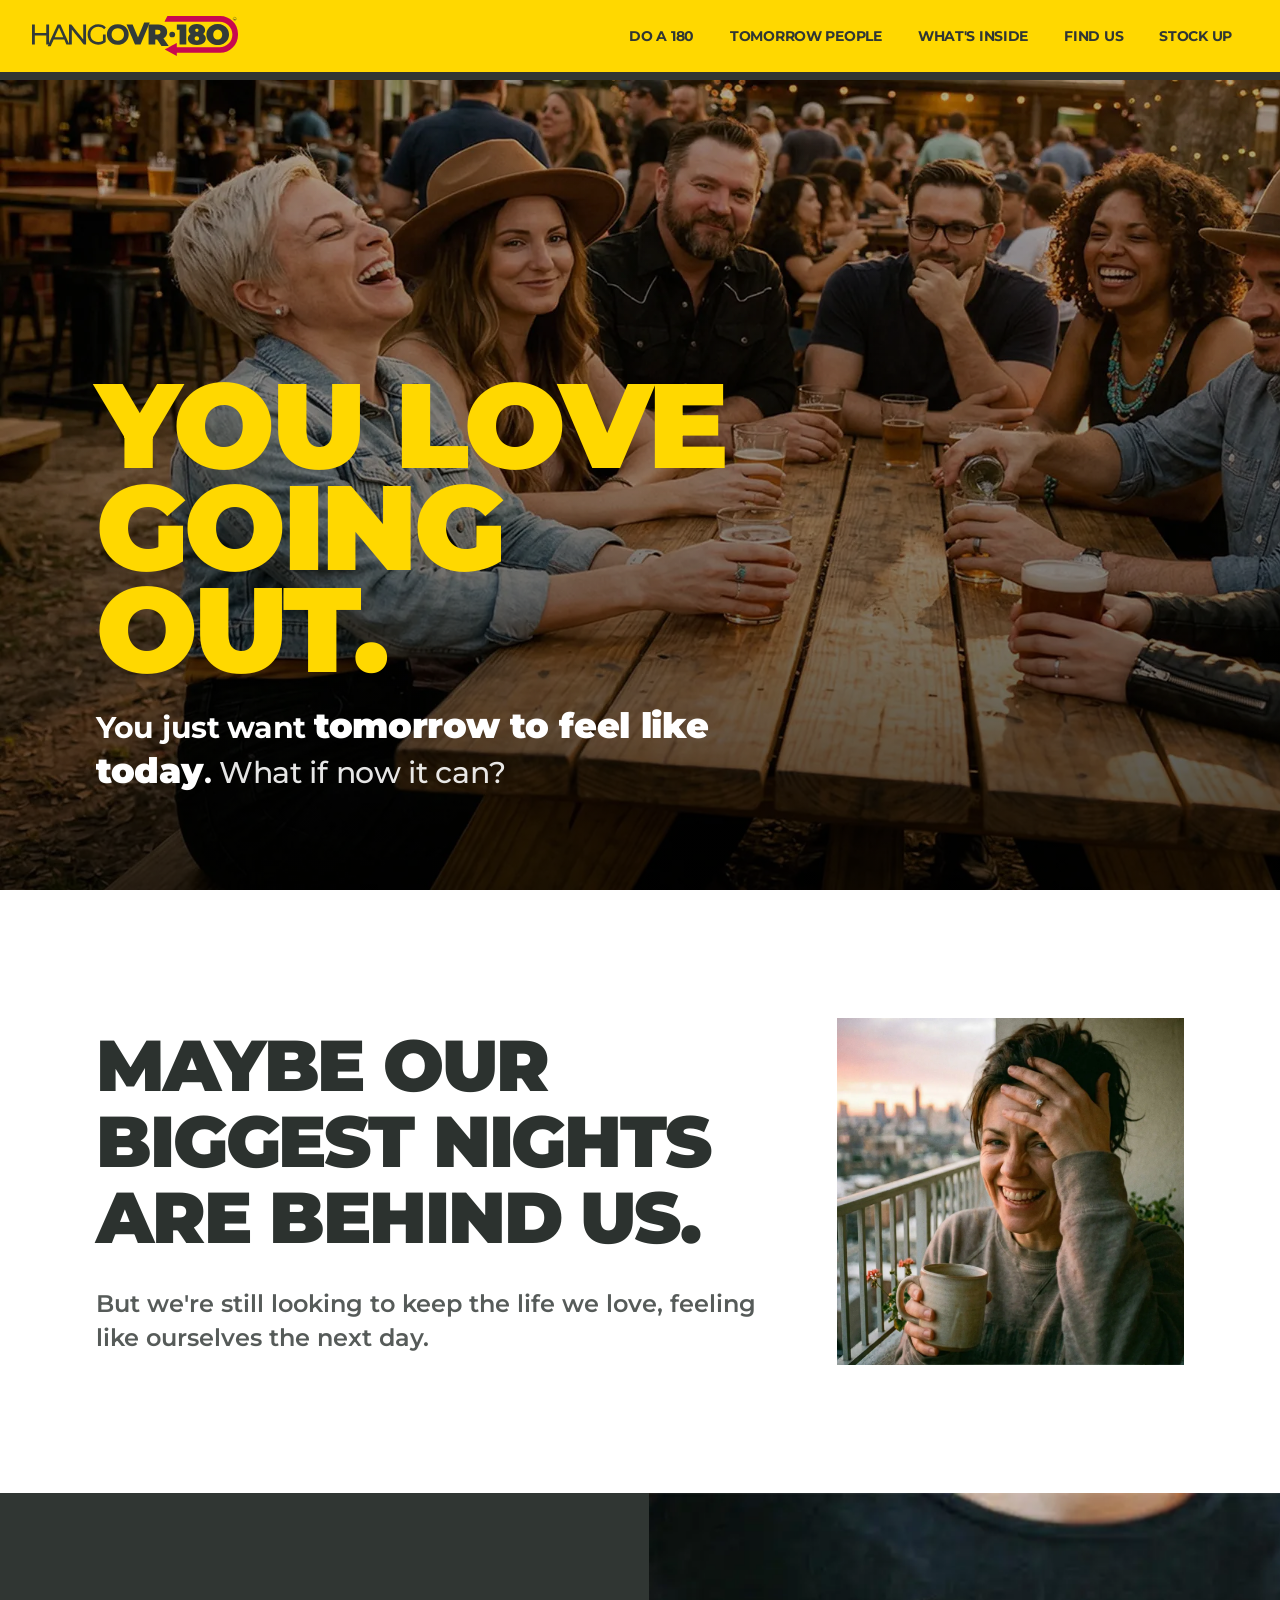
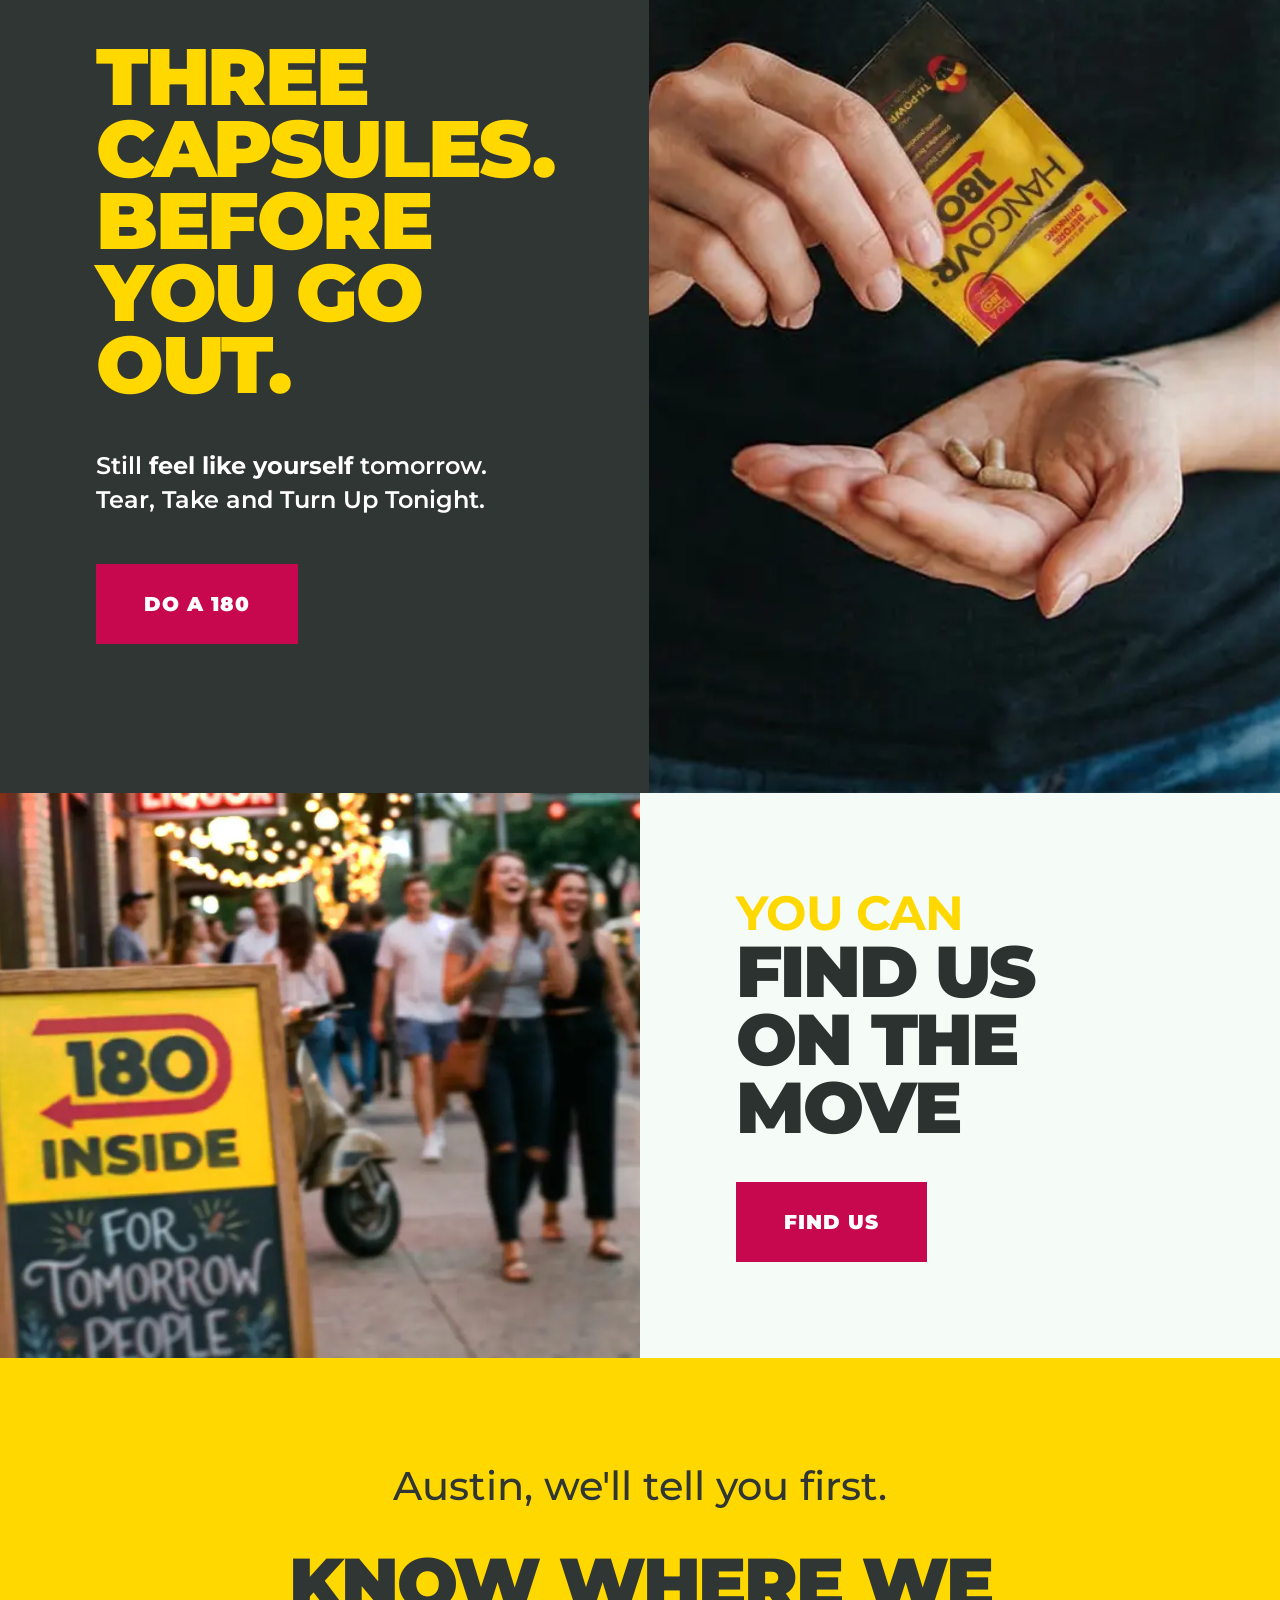
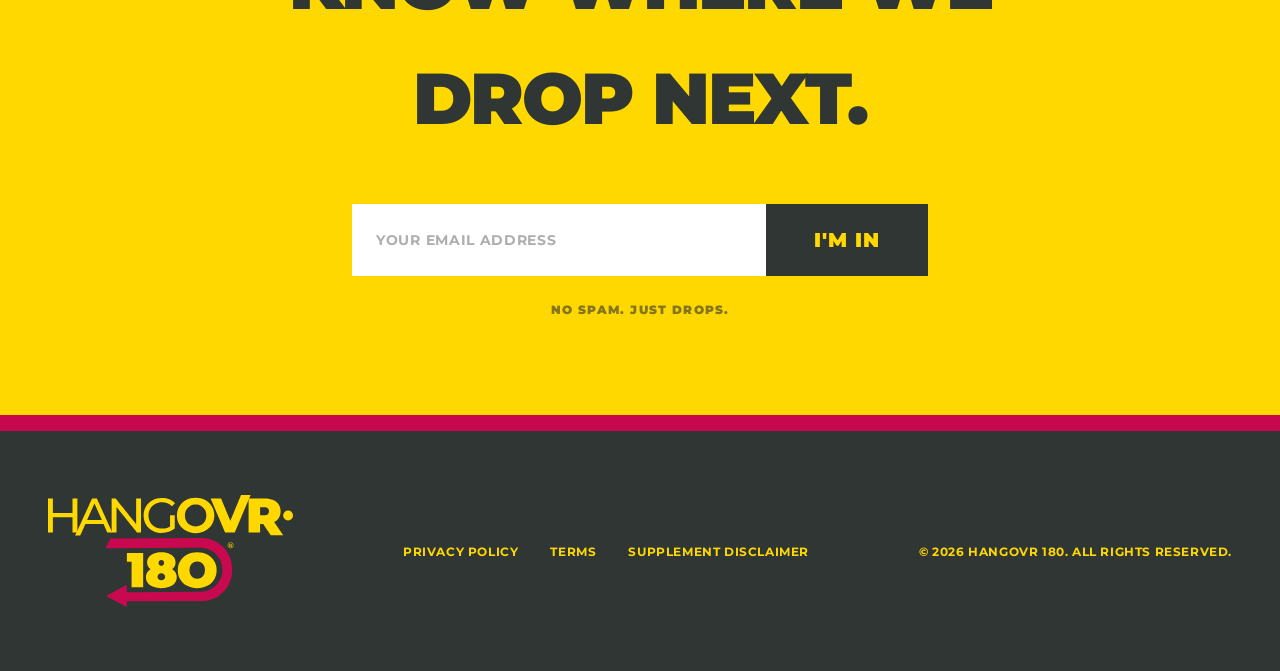
==== commit b15a7c7f: "Add files via upload" ====
--- a/index.html
+++ b/index.html
@@ -7,15 +7,17 @@
 <link href="https://fonts.googleapis.com/css2?family=Montserrat:ital,wght@0,400;0,500;0,700;0,900;1,400;1,700&display=swap" rel="stylesheet"/>
 <link href="global.css" rel="stylesheet"/>
 <style>
+/* Hero — center-left anchor pattern */
 .hero{position:relative;width:100%;min-height:90vh;background:#000;overflow:hidden;display:flex;align-items:flex-end}
-.hero__img{position:absolute;inset:0;width:100%;height:100%;object-fit:cover;opacity:0.7}
+.hero__img{position:absolute;inset:0;width:100%;height:100%;object-fit:cover;object-position:center left;opacity:0.7}
 .hero__overlay{position:absolute;inset:0;background:linear-gradient(to top,rgba(0,0,0,0.6) 0%,rgba(0,0,0,0.15) 50%,transparent 100%)}
-.hero__content{position:relative;z-index:2;padding:3rem;padding-bottom:4rem;max-width:56rem}
+.hero__content{position:relative;z-index:2;padding:3rem;max-width:56rem}
 .hero__headline{font-size:clamp(3.5rem,10vw,7.5rem);font-weight:900;text-transform:uppercase;letter-spacing:-0.03em;line-height:0.85;color:#FFD800}
 .hero__sub{margin-top:1.5rem;font-size:clamp(1.375rem,3vw,1.875rem);font-weight:700;color:#fff;letter-spacing:-0.01em;line-height:1.3}
 .hero__sub em{font-style:normal;font-weight:900;font-size:1.15em}
 .hero__sub-hook{display:block;margin-top:0.5rem;font-weight:500;color:rgba(255,255,255,0.9)}
 
+/* Tension — unified scaling, no border */
 .tension{background:#ffffff;padding:8rem 2rem}
 .tension__grid{max-width:80rem;margin:0 auto;display:grid;grid-template-columns:1fr;gap:3rem;align-items:center}
 .tension__headline{font-size:clamp(2.5rem,6vw,4.5rem);font-weight:900;text-transform:uppercase;letter-spacing:-0.03em;color:#2c322f;margin-bottom:2rem;line-height:1.05}
@@ -24,6 +26,7 @@
 .tension__frame{width:100%;max-width:24rem;aspect-ratio:1;overflow:hidden}
 .tension__frame img{width:100%;height:100%;object-fit:cover}
 
+/* Pack — rewritten */
 .pack{background:#303633;color:#FFD800;overflow:hidden}
 .pack__grid{display:grid;grid-template-columns:1fr;min-height:100vh}
 .pack__image{overflow:hidden;order:2;aspect-ratio:4/3}
@@ -32,6 +35,7 @@
 .pack__headline{font-size:clamp(3rem,8vw,5rem);font-weight:900;text-transform:uppercase;letter-spacing:-0.03em;line-height:0.9;margin-bottom:3rem}
 .pack__body{font-size:clamp(1.25rem,2.5vw,1.5rem);color:#fff;margin-bottom:3rem;max-width:28rem;font-weight:600;line-height:1.4}
 
+/* A-Board */
 .aboard{background:#f5fbf6;overflow:hidden}
 .aboard__grid{display:grid;grid-template-columns:1fr;min-height:60vh}
 .aboard__image{height:24rem;overflow:hidden;order:1}
@@ -41,6 +45,7 @@
 .aboard__headline-heavy{font-size:clamp(2.5rem,7vw,4.5rem);font-weight:900;text-transform:uppercase;letter-spacing:-0.03em;color:#2c322f;line-height:0.95;margin-bottom:2.5rem}
 .aboard__cta{margin-top:0}
 
+/* Email — body line removed */
 .email{background:#FFD800;padding:6rem 2rem}
 .email__inner{max-width:48rem;margin:0 auto;text-align:center}
 .email__pre{font-size:clamp(1.5rem,4vw,2.5rem);font-weight:500;color:#303633;margin-bottom:0.5rem}
@@ -51,6 +56,7 @@
 .email__input:focus{outline:none;box-shadow:inset 0 -4px 0 #303633}
 .email__fine{font-size:0.75rem;font-weight:900;text-transform:uppercase;letter-spacing:0.1em;color:rgba(48,54,51,0.6)}
 
+/* Landscape */
 @media(orientation:landscape) and (max-height:500px){
   .hero{min-height:50vh}
   .hero__headline{font-size:clamp(2rem,6vw,3.5rem)}
@@ -58,9 +64,13 @@
   .hero__img{object-position:center 30%}
   .hero__content{padding-bottom:2rem}
 }
+
+/* Mobile hero text boost + bottom padding */
 @media(max-width:1023px){
-  .hero__content{padding-bottom:3rem}
-}
+  .hero__content{padding-bottom:calc(3rem + env(safe-area-inset-bottom, 0px))}
+}
+
+/* 768px — 2-col layouts */
 @media(min-width:768px){
   .tension__grid{grid-template-columns:2fr 1fr}
   .tension__img-wrap{justify-content:flex-end}
@@ -73,6 +83,8 @@
   .aboard__content{order:2}
   .email__form{flex-direction:row;gap:0}
 }
+
+/* 1024px — generous padding */
 @media(min-width:1024px){
   .hero__content{padding:6rem}
   .hero__sub{font-size:clamp(1.375rem,3vw,1.875rem)}
@@ -174,7 +186,7 @@
     <h2 class="email__headline">Know where we drop next.</h2>
     <form class="email__form" onsubmit="event.preventDefault();">
       <input type="email" class="email__input" placeholder="YOUR EMAIL ADDRESS"/>
-      <button type="submit" class="btn-cta-light">I'm in</button>
+      <button type="submit" class="btn-signup">I'm in</button>
     </form>
     <p class="email__fine">No spam. Just drops.</p>
   </div>
--- a/global.css
+++ b/global.css
@@ -1,4 +1,4 @@
-/* HANGOVR 180 — Global Styles (v4.3) */
+/* HANGOVR 180 — Global Styles (v4.4) */
 
 *,*::before,*::after{box-sizing:border-box;margin:0;padding:0}
 html{scroll-behavior:smooth}
@@ -29,22 +29,26 @@
 .mobile-menu__sub{display:block;font-size:0.75rem;font-weight:500;color:rgba(255,216,0,0.6);text-transform:none;letter-spacing:0;padding-bottom:1rem;border-bottom:4px solid rgba(255,216,0,0.2)}
 .mobile-menu a:last-of-type + .mobile-menu__sub{border-bottom:none}
 
-/* Buttons — CTA on LIGHT backgrounds */
+/* CTA on LIGHT backgrounds */
 .btn-cta-light{background:#C7084F;color:#fff;padding:1.5rem 3rem;font-size:1.25rem;font-weight:900;text-transform:uppercase;letter-spacing:0.05em;border-radius:0;display:inline-block;text-align:center;white-space:nowrap;border:none;cursor:pointer;font-family:'Montserrat',sans-serif}
 .btn-cta-light:hover{background:#303633;color:#FFD800}
 
-/* Buttons — CTA on DARK backgrounds */
+/* CTA on DARK backgrounds */
 .btn-cta-dark{background:#C7084F;color:#fff;padding:1.5rem 3rem;font-size:1.25rem;font-weight:900;text-transform:uppercase;letter-spacing:0.05em;border-radius:0;display:inline-block;text-align:center;white-space:nowrap;border:none;cursor:pointer;font-family:'Montserrat',sans-serif}
 .btn-cta-dark:hover{background:#FFD800;color:#303633}
 
-/* Card buttons (full-width, on light backgrounds) */
-.card__btn{background:#C7084F;color:#fff;width:100%;padding:1.25rem;font-size:1rem;font-weight:900;text-transform:uppercase;letter-spacing:0.05em;border:none;cursor:pointer;font-family:'Montserrat',sans-serif;text-align:center;min-height:48px}
-.card__btn:hover{background:#303633;color:#FFD800}
+/* Signup buttons (dark/yellow default) */
+.btn-signup{background:#303633;color:#FFD800;padding:1.5rem 3rem;font-size:1.25rem;font-weight:900;text-transform:uppercase;letter-spacing:0.05em;border-radius:0;display:inline-block;text-align:center;white-space:nowrap;border:none;cursor:pointer;font-family:'Montserrat',sans-serif}
+.btn-signup:hover{background:#C7084F;color:#fff}
+
+/* Card buttons (dark/yellow default, full-width) */
+.card__btn{background:#303633;color:#FFD800;width:100%;padding:1.25rem;font-size:1rem;font-weight:900;text-transform:uppercase;letter-spacing:0.05em;border:none;cursor:pointer;font-family:'Montserrat',sans-serif;text-align:center;min-height:48px}
+.card__btn:hover{background:#C7084F;color:#fff}
 
 /* Footer */
 .footer{background:#303633;border-top:16px solid #C7084F;padding:3rem 1.5rem;display:flex;flex-direction:column;align-items:center;gap:2rem}
 .footer__brand{display:flex;align-items:center}
-.footer__logo-img{height:3.5rem;width:auto}
+.footer__logo-img{height:7rem;width:auto}
 .footer__links{display:flex;flex-wrap:wrap;justify-content:center;gap:2rem}
 .footer__links a{font-size:0.875rem;font-weight:700;text-transform:uppercase;letter-spacing:0.05em;color:#FFD800}
 .footer__links a:hover{text-decoration:underline;text-decoration-thickness:4px}
@@ -57,9 +61,9 @@
   .footer{flex-direction:row;justify-content:space-between;align-items:center;padding:4rem 3rem}
   .footer__links a{font-size:0.75rem}
 
-  /* Nav clarifier tooltips */
+  /* Nav clarifier tooltips — 0.5s delay, fade in */
   .nav__link{overflow:visible}
-  .nav__clarifier{display:none;position:absolute;top:100%;left:50%;transform:translateX(-50%);white-space:nowrap;font-size:0.6875rem;font-weight:500;text-transform:none;letter-spacing:0;color:#303633;background:#FFD800;padding:0.25rem 0.5rem;z-index:10;margin-top:0.125rem}
-  .nav__link:hover .nav__clarifier{display:block}
-  .nav__link--active .nav__clarifier{color:#FFD800;background:#303633}
+  .nav__clarifier{display:block;position:absolute;top:100%;left:50%;transform:translateX(-50%);white-space:nowrap;font-size:0.6875rem;font-weight:500;text-transform:none;letter-spacing:0;color:#303633;background:#fff;padding:0.25rem 0.75rem;z-index:10;margin-top:0.25rem;opacity:0;pointer-events:none;transition:opacity 0.3s ease 0.5s}
+  .nav__link:hover .nav__clarifier{opacity:1}
+  .nav__link--active .nav__clarifier{color:#303633;background:#fff}
 }
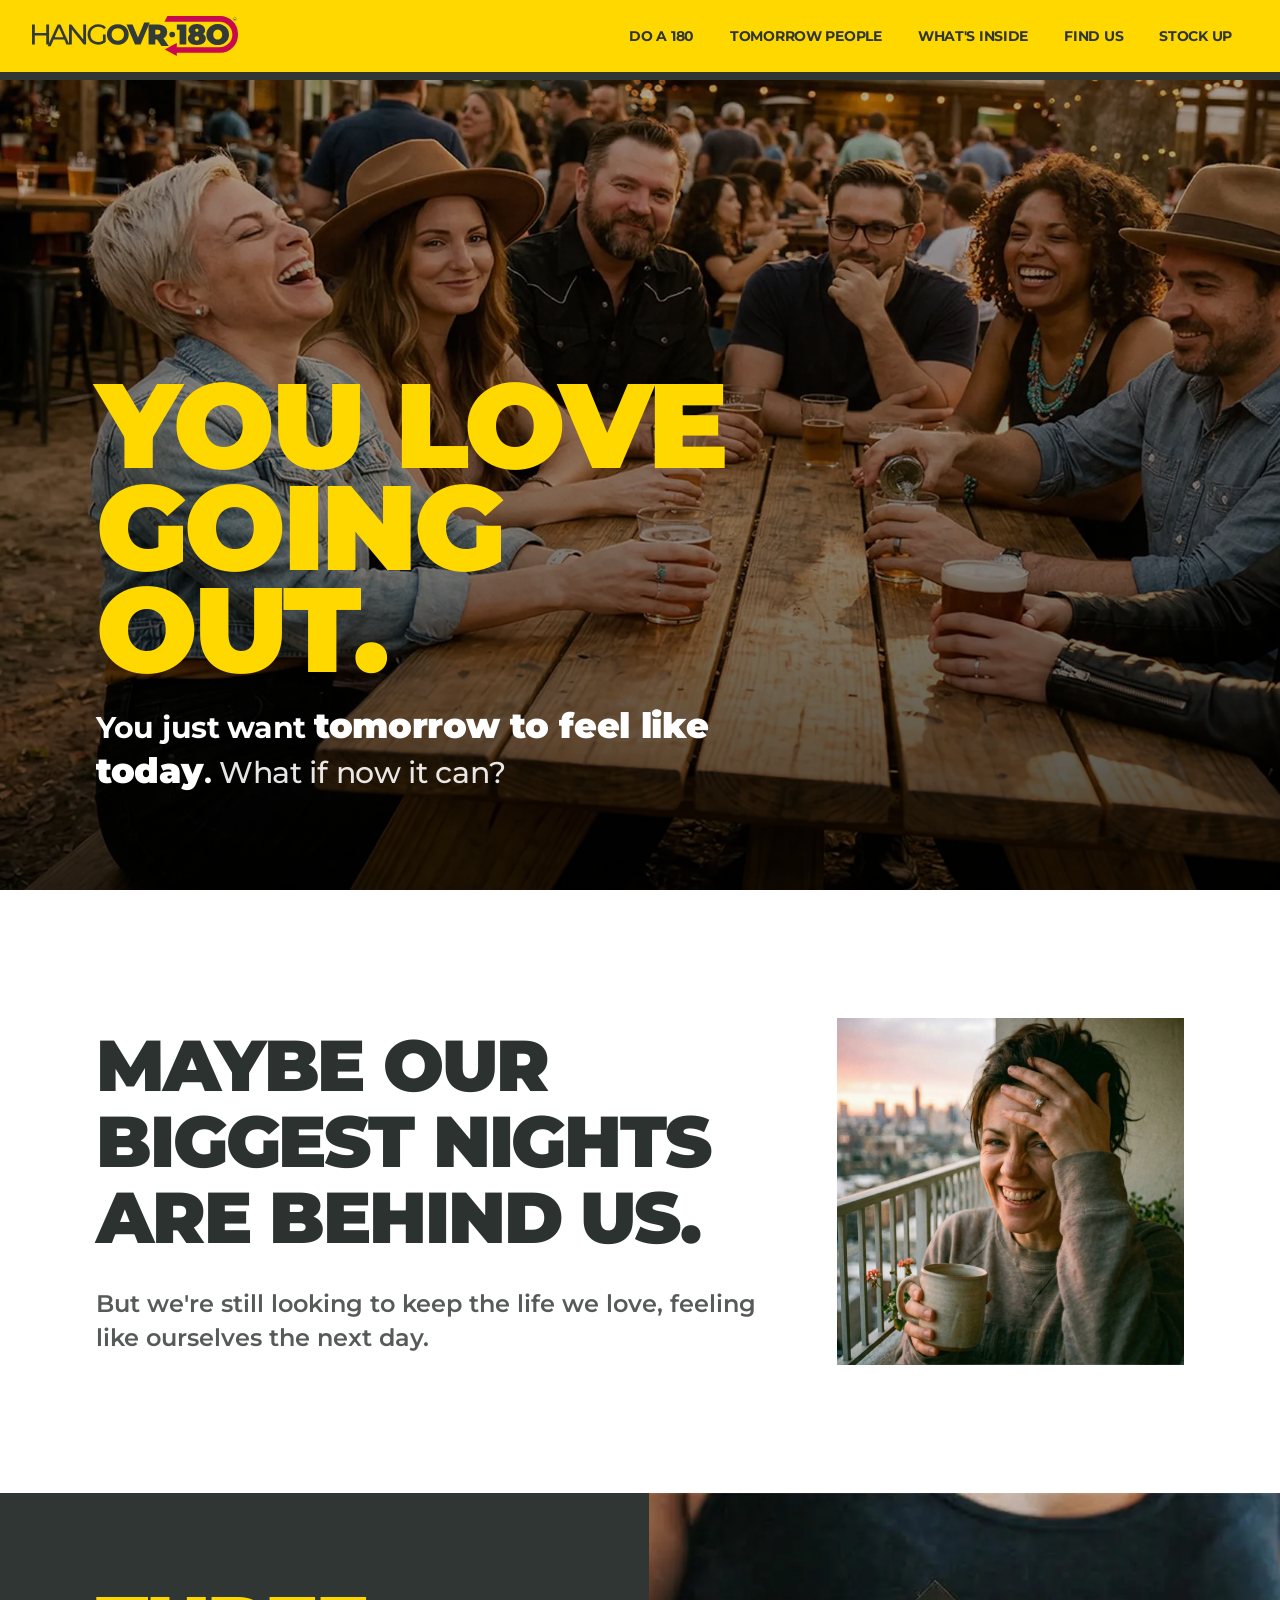
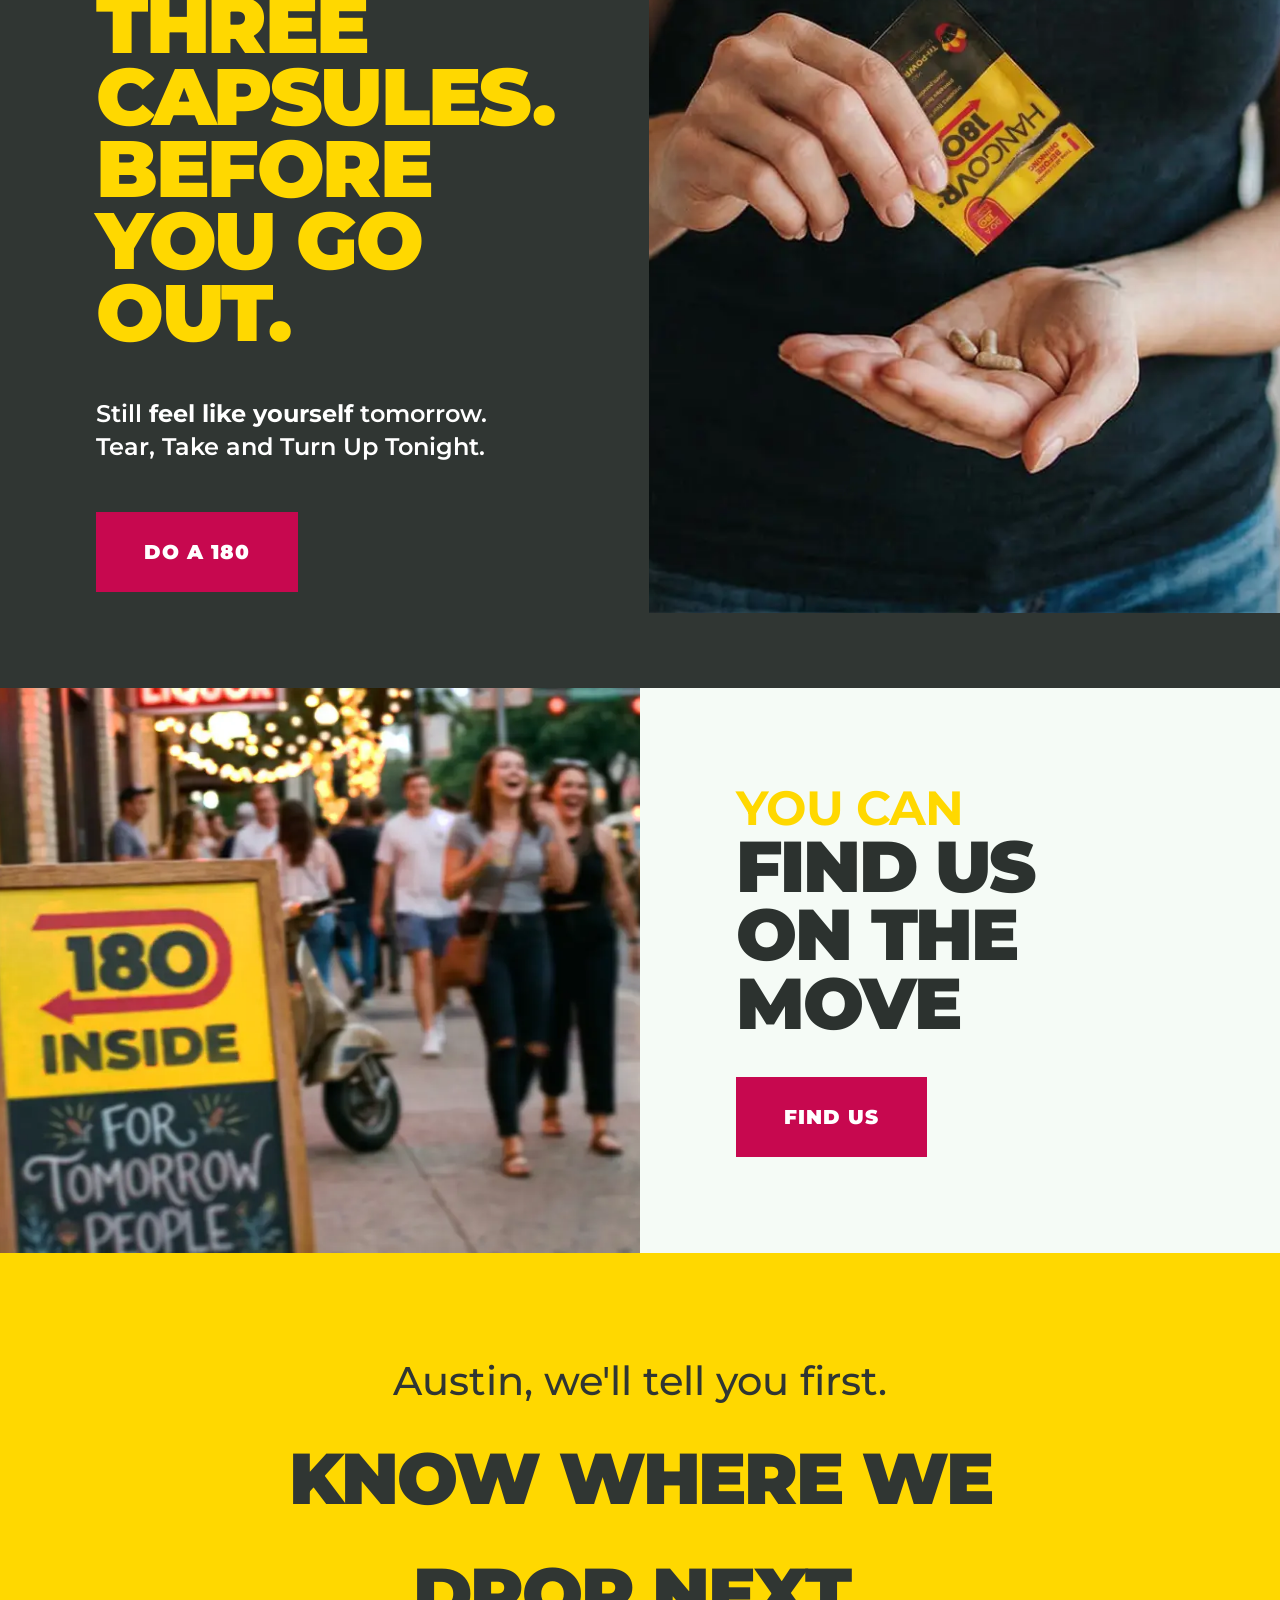
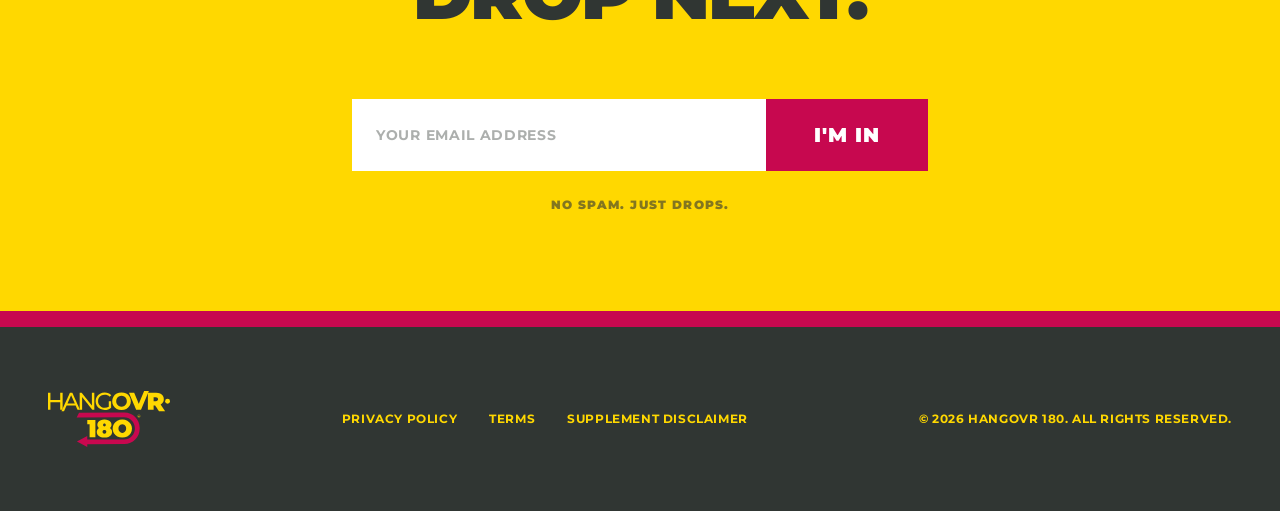
==== commit fc5c2735: "Add files via upload" ====
--- a/index.html
+++ b/index.html
@@ -7,35 +7,31 @@
 <link href="https://fonts.googleapis.com/css2?family=Montserrat:ital,wght@0,400;0,500;0,700;0,900;1,400;1,700&display=swap" rel="stylesheet"/>
 <link href="global.css" rel="stylesheet"/>
 <style>
-/* Hero — center-left anchor pattern */
 .hero{position:relative;width:100%;min-height:90vh;background:#000;overflow:hidden;display:flex;align-items:flex-end}
-.hero__img{position:absolute;inset:0;width:100%;height:100%;object-fit:cover;object-position:center left;opacity:0.7}
+.hero__img{position:absolute;inset:0;width:100%;height:100%;object-fit:cover;opacity:0.7}
 .hero__overlay{position:absolute;inset:0;background:linear-gradient(to top,rgba(0,0,0,0.6) 0%,rgba(0,0,0,0.15) 50%,transparent 100%)}
-.hero__content{position:relative;z-index:2;padding:3rem;max-width:56rem}
-.hero__headline{font-size:clamp(3.5rem,10vw,7.5rem);font-weight:900;text-transform:uppercase;letter-spacing:-0.03em;line-height:0.85;color:#FFD800}
+.hero__content{position:relative;z-index:2;padding:3rem;padding-bottom:4rem;max-width:56rem}
+.hero__headline{font-size:clamp(4.5rem,12vw,7.5rem);font-weight:900;text-transform:uppercase;letter-spacing:-0.03em;line-height:0.85;color:#FFD800}
 .hero__sub{margin-top:1.5rem;font-size:clamp(1.375rem,3vw,1.875rem);font-weight:700;color:#fff;letter-spacing:-0.01em;line-height:1.3}
 .hero__sub em{font-style:normal;font-weight:900;font-size:1.15em}
 .hero__sub-hook{display:block;margin-top:0.5rem;font-weight:500;color:rgba(255,255,255,0.9)}
 
-/* Tension — unified scaling, no border */
 .tension{background:#ffffff;padding:8rem 2rem}
 .tension__grid{max-width:80rem;margin:0 auto;display:grid;grid-template-columns:1fr;gap:3rem;align-items:center}
 .tension__headline{font-size:clamp(2.5rem,6vw,4.5rem);font-weight:900;text-transform:uppercase;letter-spacing:-0.03em;color:#2c322f;margin-bottom:2rem;line-height:1.05}
 .tension__body{font-size:clamp(1.25rem,2.5vw,1.5rem);font-weight:600;color:rgba(44,50,47,0.8);max-width:48rem;line-height:1.4}
 .tension__img-wrap{display:flex;justify-content:center}
-.tension__frame{width:100%;max-width:24rem;aspect-ratio:1;overflow:hidden}
+.tension__frame{width:100%;aspect-ratio:1;overflow:hidden}
 .tension__frame img{width:100%;height:100%;object-fit:cover}
 
-/* Pack — rewritten */
 .pack{background:#303633;color:#FFD800;overflow:hidden}
-.pack__grid{display:grid;grid-template-columns:1fr;min-height:100vh}
+.pack__grid{display:grid;grid-template-columns:1fr;min-height:auto}
 .pack__image{overflow:hidden;order:2;aspect-ratio:4/3}
 .pack__image img{width:100%;height:100%;object-fit:cover}
 .pack__content{display:flex;flex-direction:column;justify-content:center;padding:3rem;order:1}
 .pack__headline{font-size:clamp(3rem,8vw,5rem);font-weight:900;text-transform:uppercase;letter-spacing:-0.03em;line-height:0.9;margin-bottom:3rem}
 .pack__body{font-size:clamp(1.25rem,2.5vw,1.5rem);color:#fff;margin-bottom:3rem;max-width:28rem;font-weight:600;line-height:1.4}
 
-/* A-Board */
 .aboard{background:#f5fbf6;overflow:hidden}
 .aboard__grid{display:grid;grid-template-columns:1fr;min-height:60vh}
 .aboard__image{height:24rem;overflow:hidden;order:1}
@@ -45,7 +41,6 @@
 .aboard__headline-heavy{font-size:clamp(2.5rem,7vw,4.5rem);font-weight:900;text-transform:uppercase;letter-spacing:-0.03em;color:#2c322f;line-height:0.95;margin-bottom:2.5rem}
 .aboard__cta{margin-top:0}
 
-/* Email — body line removed */
 .email{background:#FFD800;padding:6rem 2rem}
 .email__inner{max-width:48rem;margin:0 auto;text-align:center}
 .email__pre{font-size:clamp(1.5rem,4vw,2.5rem);font-weight:500;color:#303633;margin-bottom:0.5rem}
@@ -56,7 +51,6 @@
 .email__input:focus{outline:none;box-shadow:inset 0 -4px 0 #303633}
 .email__fine{font-size:0.75rem;font-weight:900;text-transform:uppercase;letter-spacing:0.1em;color:rgba(48,54,51,0.6)}
 
-/* Landscape */
 @media(orientation:landscape) and (max-height:500px){
   .hero{min-height:50vh}
   .hero__headline{font-size:clamp(2rem,6vw,3.5rem)}
@@ -64,27 +58,29 @@
   .hero__img{object-position:center 30%}
   .hero__content{padding-bottom:2rem}
 }
-
-/* Mobile hero text boost + bottom padding */
 @media(max-width:1023px){
-  .hero__content{padding-bottom:calc(3rem + env(safe-area-inset-bottom, 0px))}
+  .hero__content{padding-bottom:calc(5rem + env(safe-area-inset-bottom, 0px))}
+  .aboard__headline-heavy{font-size:clamp(3rem,8vw,4.5rem)}
 }
-
-/* 768px — 2-col layouts */
+@media(min-width:768px) and (max-width:1023px){
+  .hero__headline{font-size:clamp(5rem,11vw,7rem)}
+  .hero__sub{font-size:clamp(1.5rem,3vw,1.875rem)}
+}
+@media(max-width:767px){
+  .tension__frame{max-width:24rem;margin:0 auto}
+}
 @media(min-width:768px){
   .tension__grid{grid-template-columns:2fr 1fr}
-  .tension__img-wrap{justify-content:flex-end}
-  .tension__frame{max-width:100%}
-  .pack__grid{grid-template-columns:1fr 1fr}
+  .tension__img-wrap{justify-content:flex-end;align-self:center}
+  .tension__frame{max-width:100%;width:100%}
+  .pack__grid{grid-template-columns:1fr 1fr;min-height:auto}
   .pack__content{order:1}
-  .pack__image{height:auto;aspect-ratio:auto;order:2}
+  .pack__image{height:auto;aspect-ratio:auto;order:2;max-height:80vh}
   .aboard__grid{grid-template-columns:1fr 1fr}
   .aboard__image{height:auto;order:1}
   .aboard__content{order:2}
   .email__form{flex-direction:row;gap:0}
 }
-
-/* 1024px — generous padding */
 @media(min-width:1024px){
   .hero__content{padding:6rem}
   .hero__sub{font-size:clamp(1.375rem,3vw,1.875rem)}
@@ -186,7 +182,7 @@
     <h2 class="email__headline">Know where we drop next.</h2>
     <form class="email__form" onsubmit="event.preventDefault();">
       <input type="email" class="email__input" placeholder="YOUR EMAIL ADDRESS"/>
-      <button type="submit" class="btn-signup">I'm in</button>
+      <button type="submit" class="btn-cta-light">I'm in</button>
     </form>
     <p class="email__fine">No spam. Just drops.</p>
   </div>
--- a/global.css
+++ b/global.css
@@ -1,4 +1,4 @@
-/* HANGOVR 180 — Global Styles (v4.4) */
+/* HANGOVR 180 — Global Styles (v4.3) */
 
 *,*::before,*::after{box-sizing:border-box;margin:0;padding:0}
 html{scroll-behavior:smooth}
@@ -29,26 +29,22 @@
 .mobile-menu__sub{display:block;font-size:0.75rem;font-weight:500;color:rgba(255,216,0,0.6);text-transform:none;letter-spacing:0;padding-bottom:1rem;border-bottom:4px solid rgba(255,216,0,0.2)}
 .mobile-menu a:last-of-type + .mobile-menu__sub{border-bottom:none}
 
-/* CTA on LIGHT backgrounds */
+/* Buttons — CTA on LIGHT backgrounds */
 .btn-cta-light{background:#C7084F;color:#fff;padding:1.5rem 3rem;font-size:1.25rem;font-weight:900;text-transform:uppercase;letter-spacing:0.05em;border-radius:0;display:inline-block;text-align:center;white-space:nowrap;border:none;cursor:pointer;font-family:'Montserrat',sans-serif}
 .btn-cta-light:hover{background:#303633;color:#FFD800}
 
-/* CTA on DARK backgrounds */
+/* Buttons — CTA on DARK backgrounds */
 .btn-cta-dark{background:#C7084F;color:#fff;padding:1.5rem 3rem;font-size:1.25rem;font-weight:900;text-transform:uppercase;letter-spacing:0.05em;border-radius:0;display:inline-block;text-align:center;white-space:nowrap;border:none;cursor:pointer;font-family:'Montserrat',sans-serif}
 .btn-cta-dark:hover{background:#FFD800;color:#303633}
 
-/* Signup buttons (dark/yellow default) */
-.btn-signup{background:#303633;color:#FFD800;padding:1.5rem 3rem;font-size:1.25rem;font-weight:900;text-transform:uppercase;letter-spacing:0.05em;border-radius:0;display:inline-block;text-align:center;white-space:nowrap;border:none;cursor:pointer;font-family:'Montserrat',sans-serif}
-.btn-signup:hover{background:#C7084F;color:#fff}
-
-/* Card buttons (dark/yellow default, full-width) */
-.card__btn{background:#303633;color:#FFD800;width:100%;padding:1.25rem;font-size:1rem;font-weight:900;text-transform:uppercase;letter-spacing:0.05em;border:none;cursor:pointer;font-family:'Montserrat',sans-serif;text-align:center;min-height:48px}
-.card__btn:hover{background:#C7084F;color:#fff}
+/* Card buttons (full-width, on light backgrounds) */
+.card__btn{background:#C7084F;color:#fff;width:100%;padding:1.25rem;font-size:1rem;font-weight:900;text-transform:uppercase;letter-spacing:0.05em;border:none;cursor:pointer;font-family:'Montserrat',sans-serif;text-align:center;min-height:48px}
+.card__btn:hover{background:#303633;color:#FFD800}
 
 /* Footer */
 .footer{background:#303633;border-top:16px solid #C7084F;padding:3rem 1.5rem;display:flex;flex-direction:column;align-items:center;gap:2rem}
 .footer__brand{display:flex;align-items:center}
-.footer__logo-img{height:7rem;width:auto}
+.footer__logo-img{height:3.5rem;width:auto}
 .footer__links{display:flex;flex-wrap:wrap;justify-content:center;gap:2rem}
 .footer__links a{font-size:0.875rem;font-weight:700;text-transform:uppercase;letter-spacing:0.05em;color:#FFD800}
 .footer__links a:hover{text-decoration:underline;text-decoration-thickness:4px}
@@ -61,9 +57,9 @@
   .footer{flex-direction:row;justify-content:space-between;align-items:center;padding:4rem 3rem}
   .footer__links a{font-size:0.75rem}
 
-  /* Nav clarifier tooltips — 0.5s delay, fade in */
+  /* Nav clarifier tooltips */
   .nav__link{overflow:visible}
-  .nav__clarifier{display:block;position:absolute;top:100%;left:50%;transform:translateX(-50%);white-space:nowrap;font-size:0.6875rem;font-weight:500;text-transform:none;letter-spacing:0;color:#303633;background:#fff;padding:0.25rem 0.75rem;z-index:10;margin-top:0.25rem;opacity:0;pointer-events:none;transition:opacity 0.3s ease 0.5s}
-  .nav__link:hover .nav__clarifier{opacity:1}
-  .nav__link--active .nav__clarifier{color:#303633;background:#fff}
+  .nav__clarifier{display:none;position:absolute;top:100%;left:50%;transform:translateX(-50%);white-space:nowrap;font-size:0.6875rem;font-weight:500;text-transform:none;letter-spacing:0;color:#303633;background:#FFD800;padding:0.25rem 0.5rem;z-index:10;margin-top:0.125rem}
+  .nav__link:hover .nav__clarifier{display:block}
+  .nav__link--active .nav__clarifier{color:#FFD800;background:#303633}
 }
